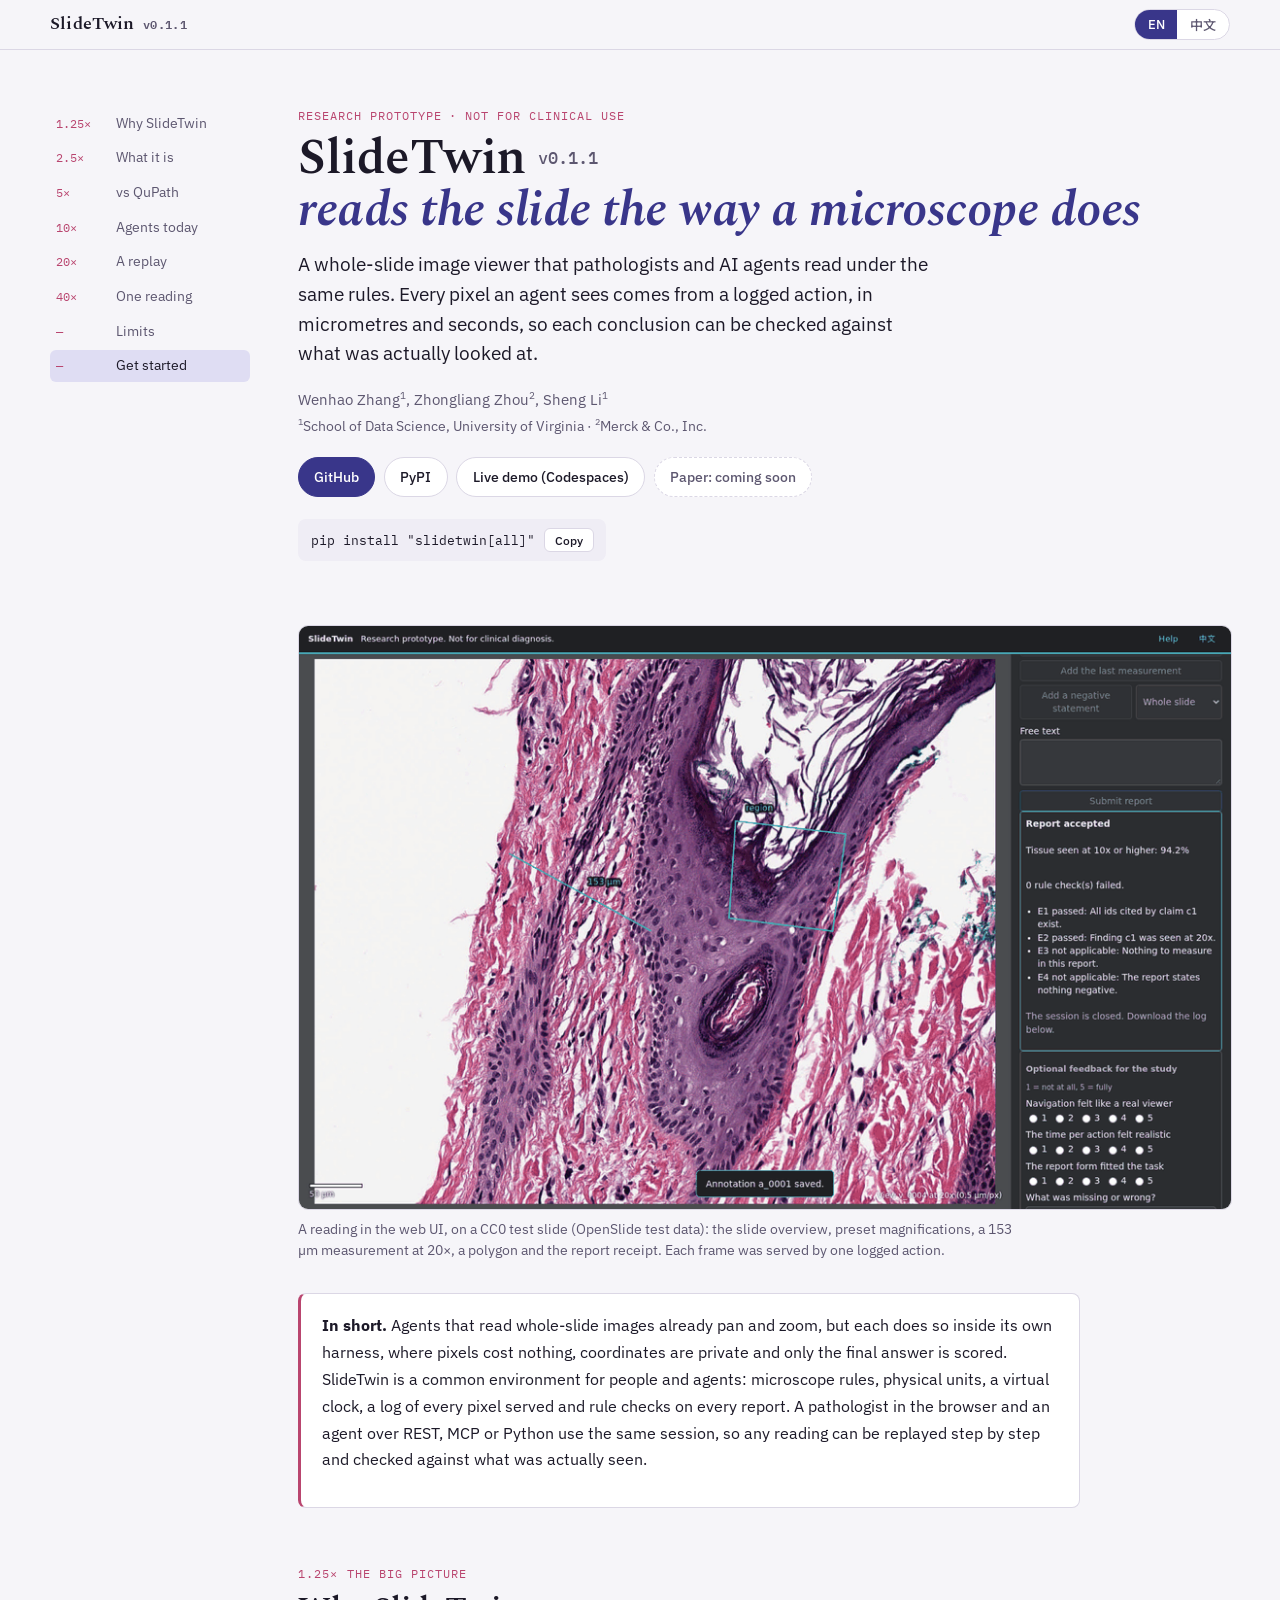
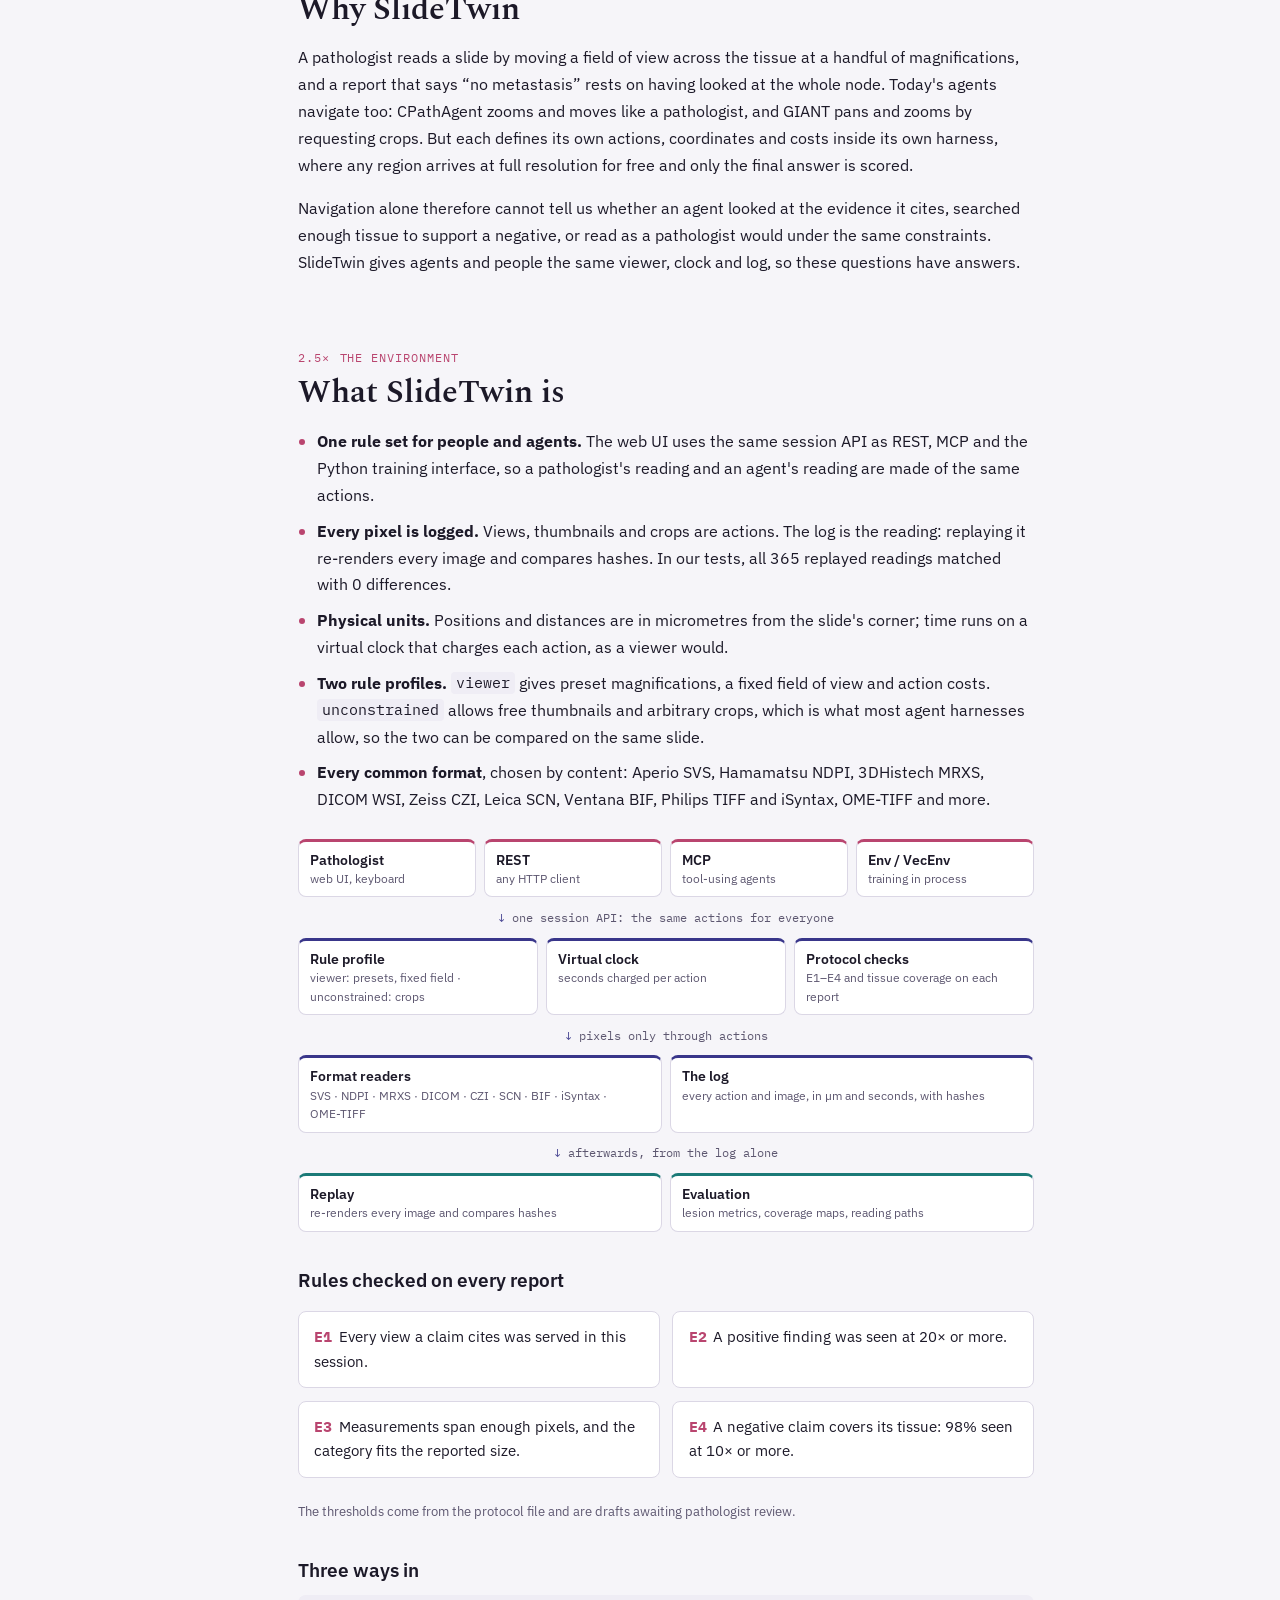
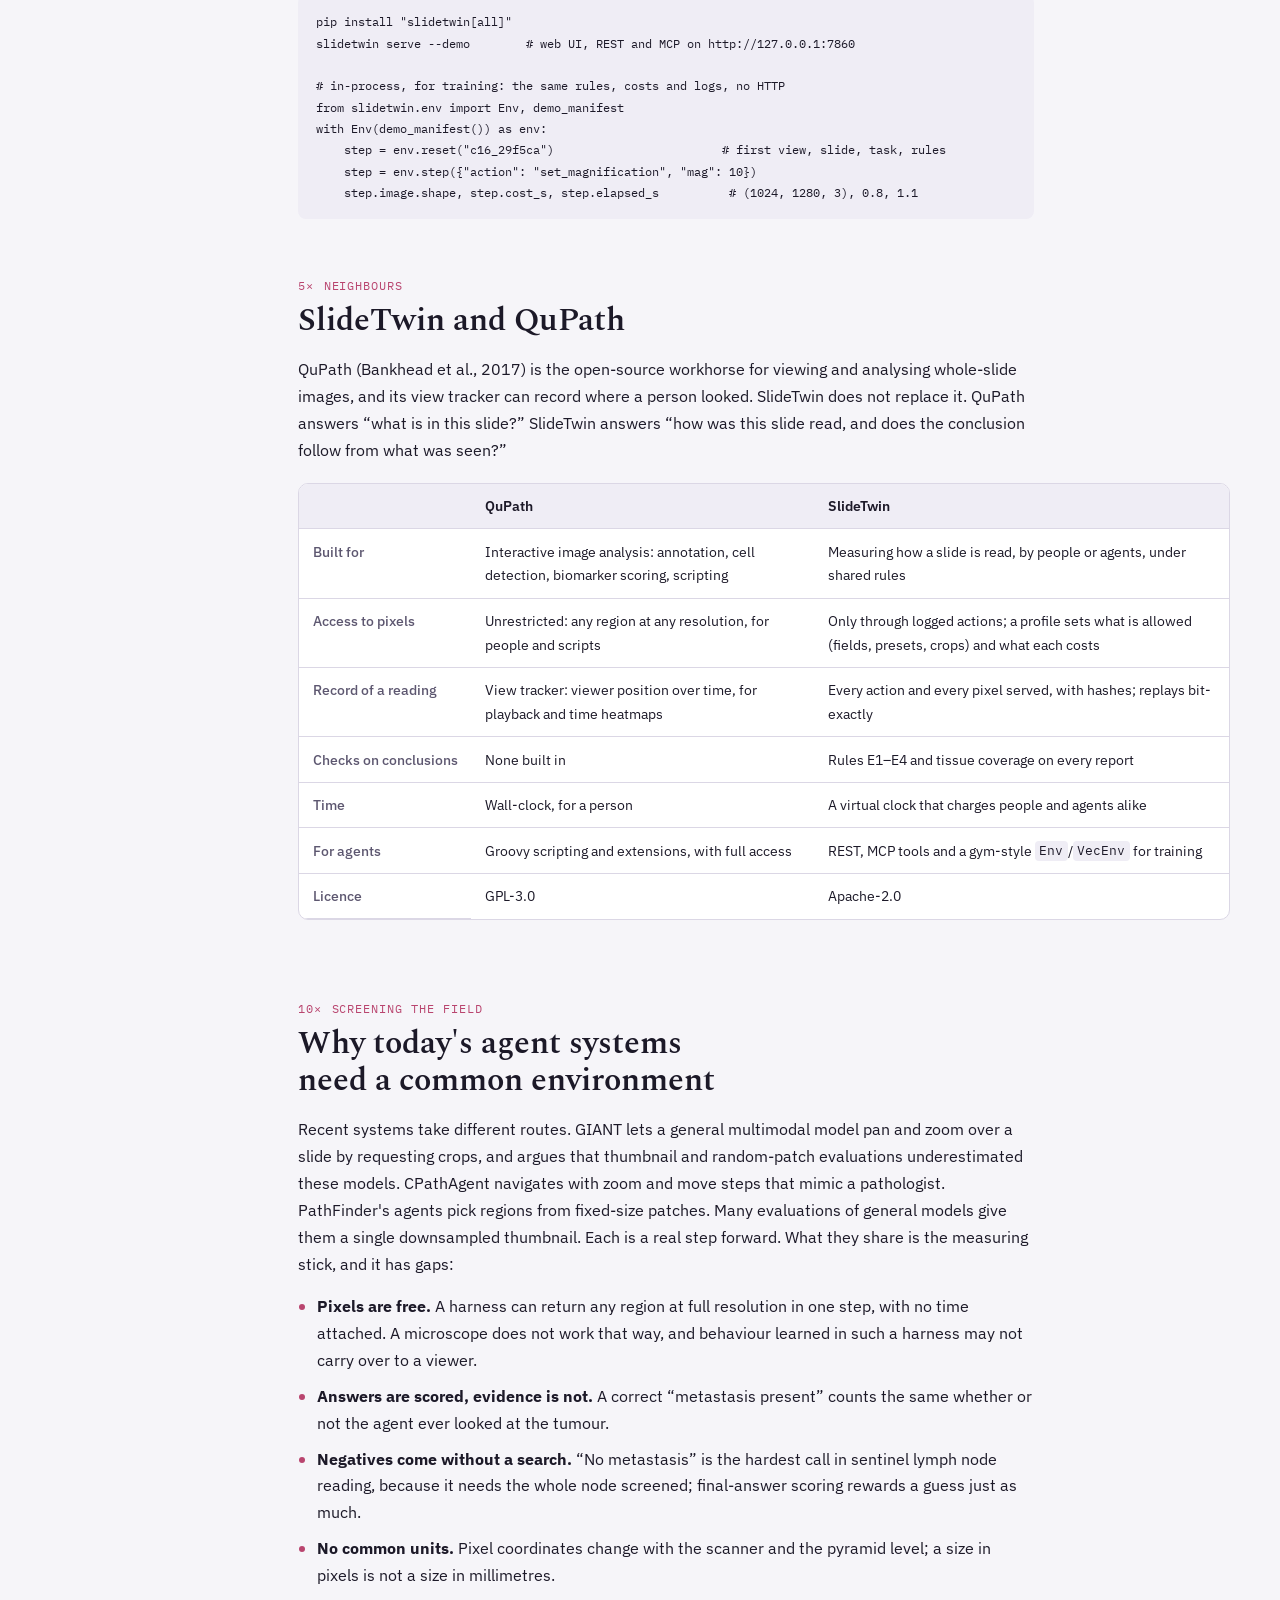
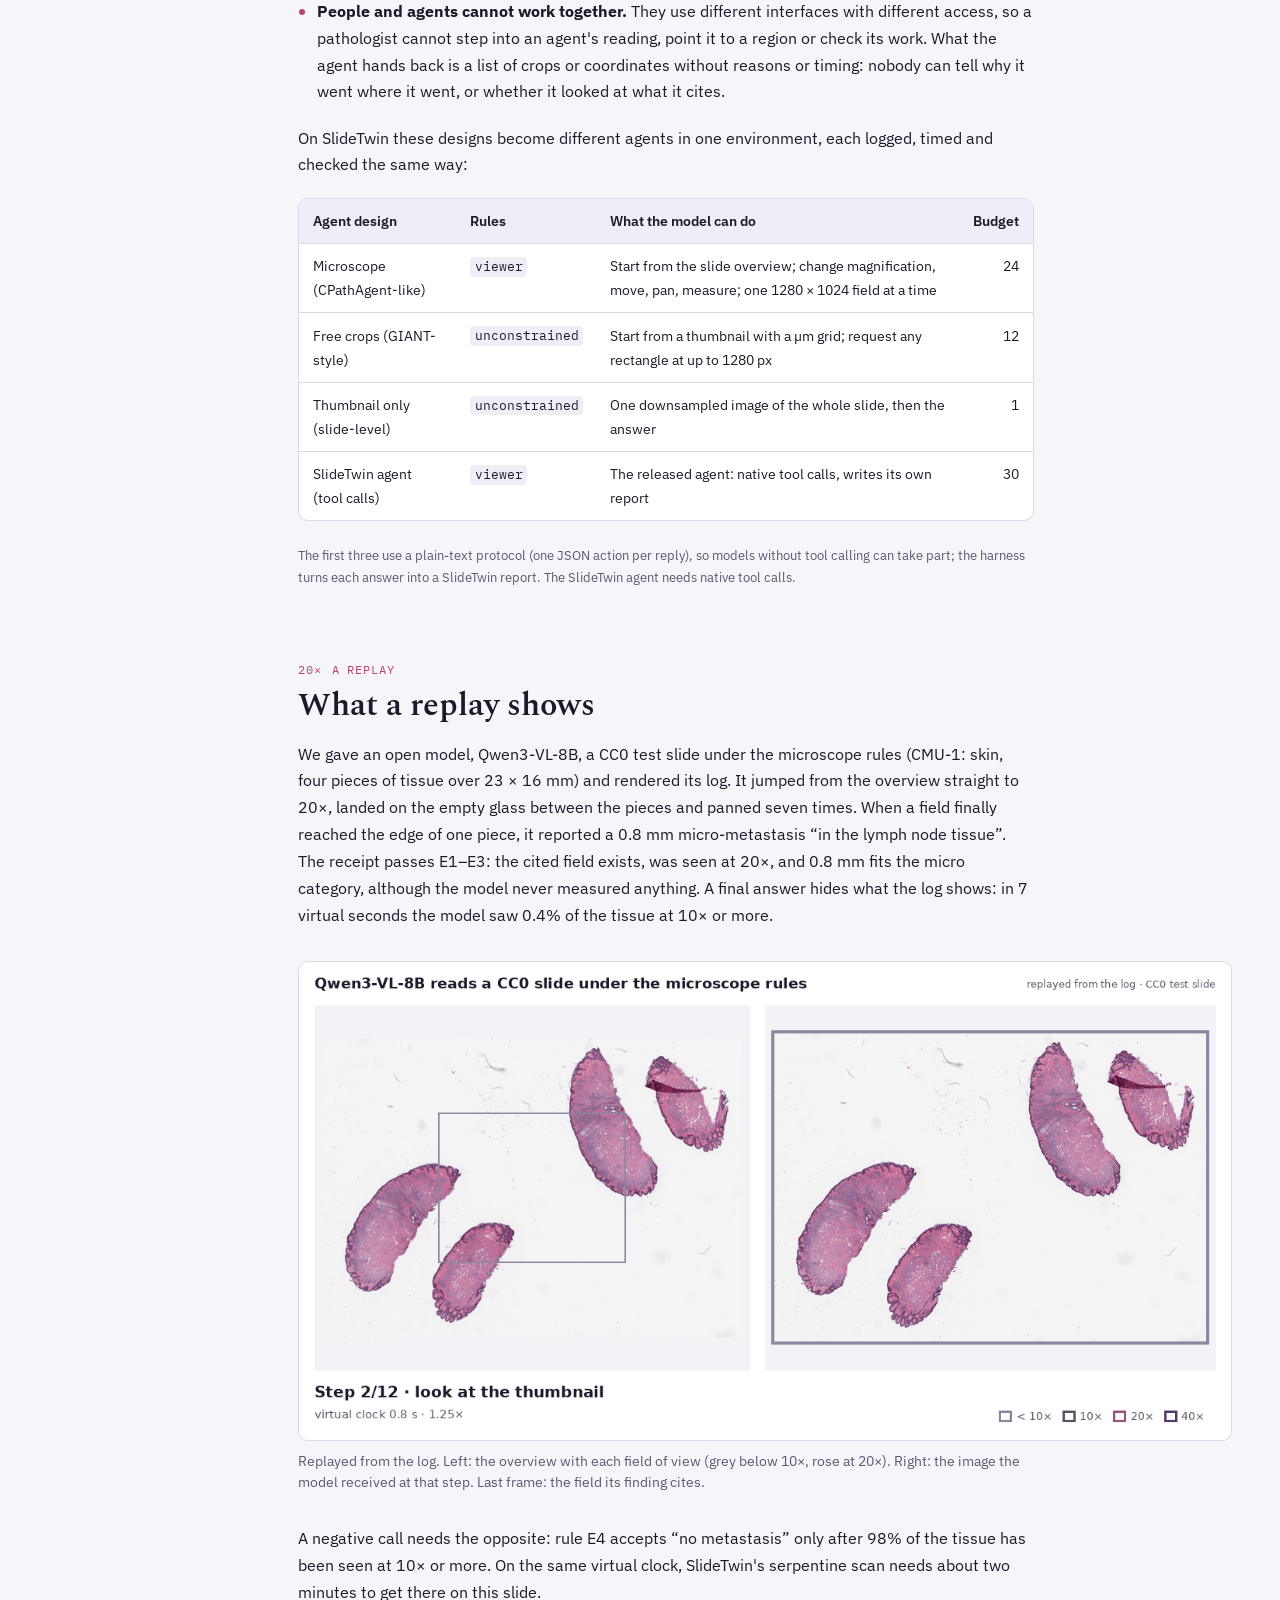
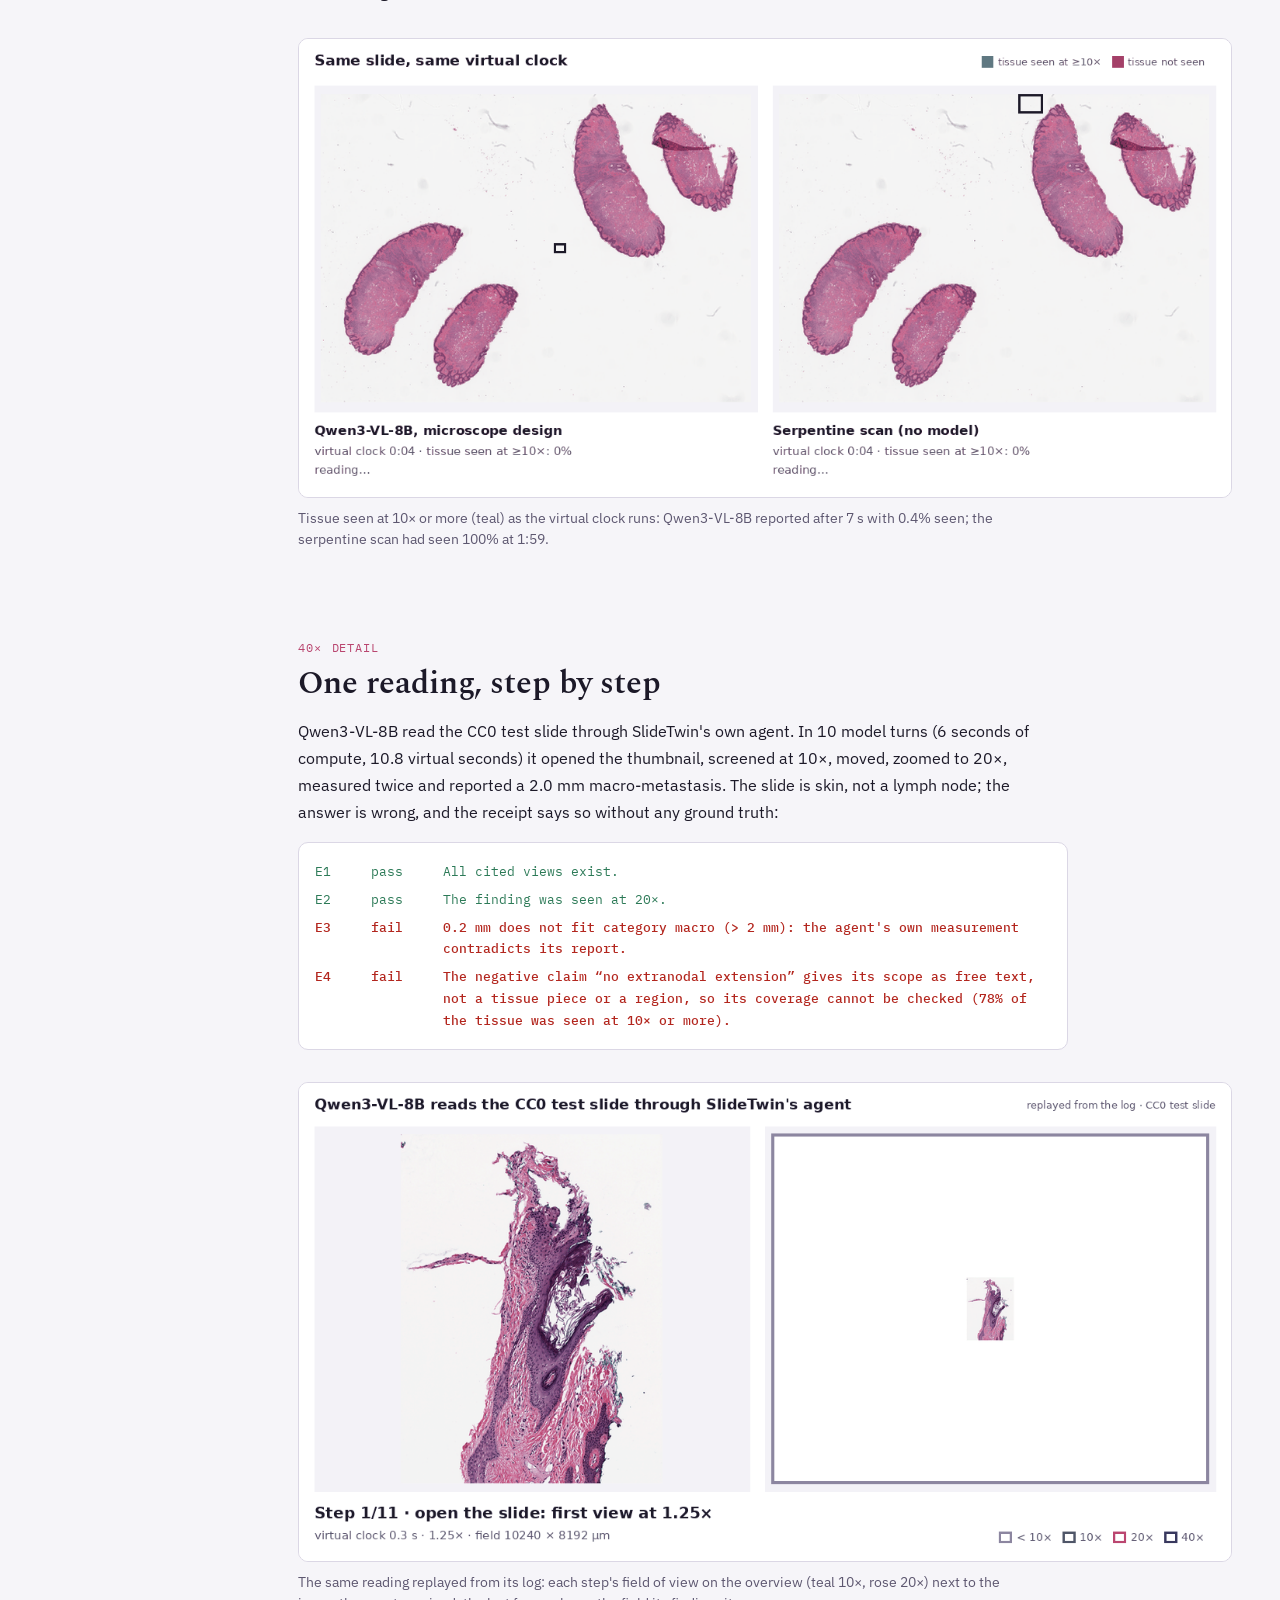
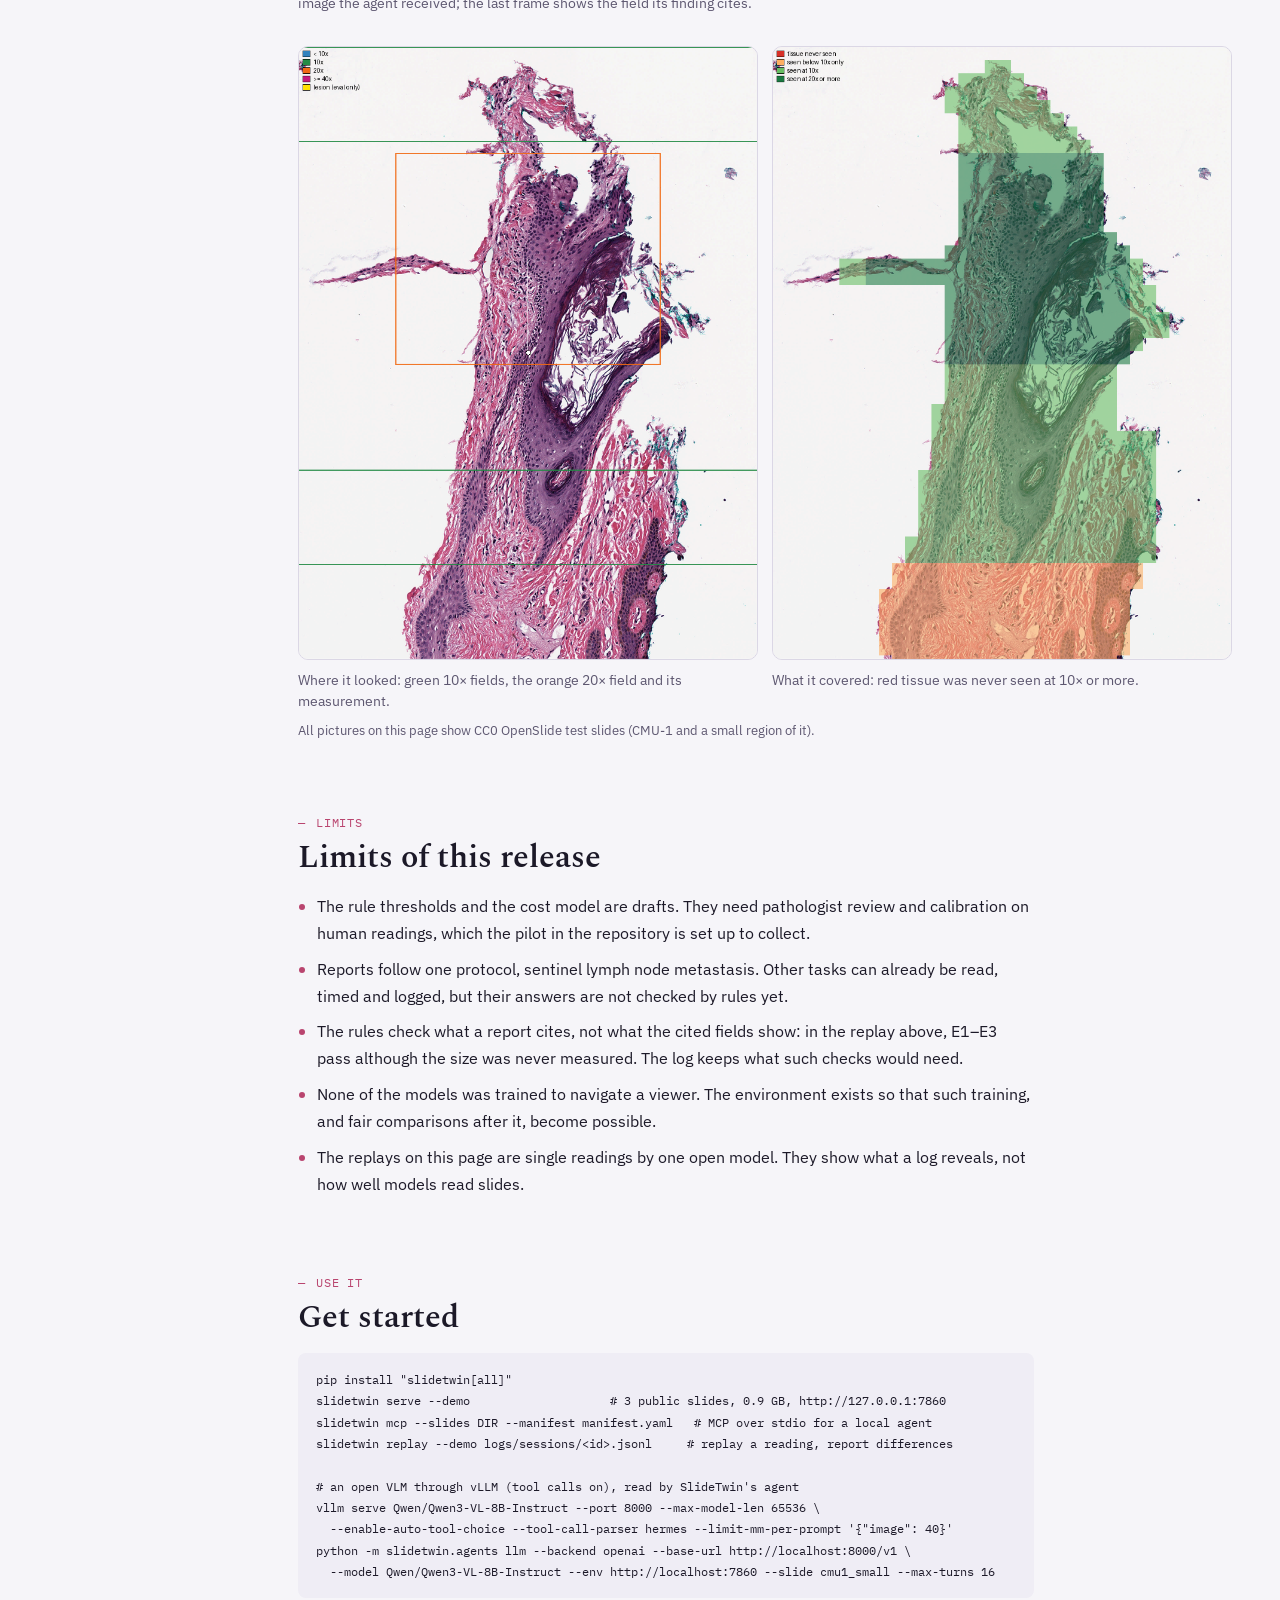
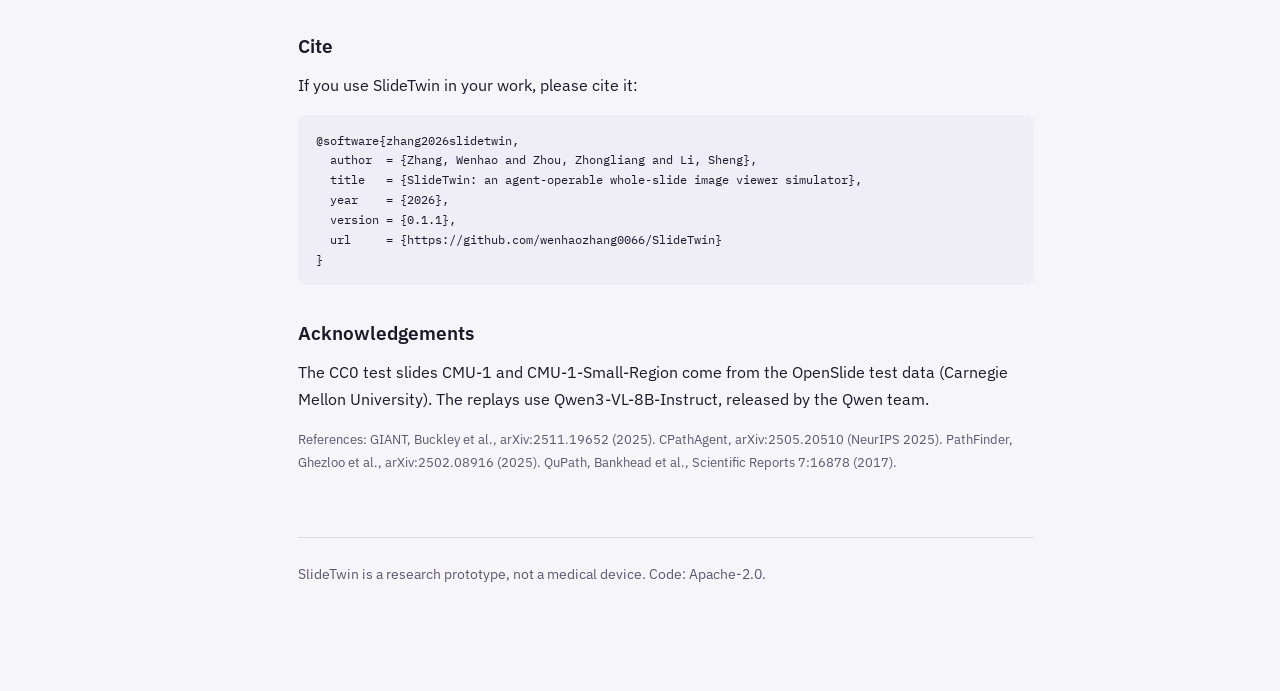
==== index.html @ f880a5d3 "blog: update 2026-10-17" ====
<!doctype html>
<html lang="en">
<head>
<meta charset="utf-8">
<meta name="viewport" content="width=device-width, initial-scale=1, viewport-fit=cover">
<title>Introducing SlideTwin v0.1.1</title>
<meta name="description" content="SlideTwin v0.1.1: a whole-slide image viewer that pathologists and AI agents read under the same rules, with a replayable log of every pixel served.">
<link rel="preconnect" href="https://fonts.googleapis.com">
<link rel="preconnect" href="https://fonts.gstatic.com" crossorigin>
<link rel="stylesheet" href="https://fonts.googleapis.com/css2?family=IBM+Plex+Mono:wght@400;500&family=IBM+Plex+Sans:wght@400;500;600&family=Noto+Sans+SC:wght@400;500;700&family=Noto+Serif+SC:wght@600&family=Spectral:ital,wght@0,500;0,600;1,500&display=swap">
<link rel="canonical" href="https://wenhaozhang0066.github.io/SlideTwin/">
<meta property="og:type" content="website">
<meta property="og:url" content="https://wenhaozhang0066.github.io/SlideTwin/">
<meta property="og:title" content="Introducing SlideTwin v0.1.1">
<meta property="og:description" content="SlideTwin v0.1.1: a whole-slide image viewer that pathologists and AI agents read under the same rules, with a replayable log of every pixel served.">
<meta property="og:image" content="https://wenhaozhang0066.github.io/SlideTwin/assets/og.png">
<meta property="og:image:width" content="1200">
<meta property="og:image:height" content="630">
<meta name="twitter:card" content="summary_large_image">
<style>body{margin:0}img{max-width:100%}[hidden]{display:none!important}</style>
</head>
<body>
<style>
/* Layout: a sticky contents rail beside one reading column; figures and charts break out wider.
   Palette: H&E stain. Hematoxylin indigo is the accent, eosin rose the second voice, slide glass the ground. */
:root {
  --bg: #f6f5f9;
  --surface: #ffffff;
  --ink: #1c1928;
  --muted: #5d5770;
  --rule: #dbd7e5;
  --hema: #39368a;
  --hema-soft: #dfddf3;
  --bar-soft: #bdb9e6;
  --eosin: #b9456f;
  --eosin-soft: #f5d9e3;
  --teal: #1b7a77;
  --grey: #9a94ab;
  --good: #2c7a57;
  --bad: #b3261e;
  --code-bg: #efedf5;
  --display: "Spectral", "Noto Serif SC", Georgia, serif;
  --body: "IBM Plex Sans", "Noto Sans SC", "PingFang SC", "Microsoft YaHei", system-ui, sans-serif;
  --mono: "IBM Plex Mono", ui-monospace, "SFMono-Regular", Menlo, monospace;
  --step--1: 0.84rem; --step-0: 1rem; --step-1: 1.2rem; --step-2: 1.5rem; --step-3: 2rem; --step-4: 3.1rem;
}
@media (prefers-color-scheme: dark) {
  :root:not([data-theme="light"]) {
    --bg: #121019; --surface: #1b1826; --ink: #ebe8f4; --muted: #a49ebb; --rule: #2f2a40;
    --hema: #aeabf5; --hema-soft: #2c2a57; --bar-soft: #5d5a9c; --eosin: #f08db2; --eosin-soft: #4d2234;
    --teal: #5fc9c3; --grey: #6f6985; --good: #6fcf9f; --bad: #ff8a80; --code-bg: #1f1b2c;
    color-scheme: dark;
  }
}
:root[data-theme="dark"] {
  --bg: #121019; --surface: #1b1826; --ink: #ebe8f4; --muted: #a49ebb; --rule: #2f2a40;
  --hema: #aeabf5; --hema-soft: #2c2a57; --bar-soft: #5d5a9c; --eosin: #f08db2; --eosin-soft: #4d2234;
  --teal: #5fc9c3; --grey: #6f6985; --good: #6fcf9f; --bad: #ff8a80; --code-bg: #1f1b2c;
  color-scheme: dark;
}
html[data-lang="en"] [lang="zh-Hans"], html[data-lang="zh"] [lang="en"] { display: none !important; }
html { scroll-behavior: smooth; }
@media (prefers-reduced-motion: reduce) { html { scroll-behavior: auto; } * { transition: none !important; } }
body { background: var(--bg); color: var(--ink); font-family: var(--body); font-size: 1.02rem; line-height: 1.65; }
a { color: var(--hema); text-underline-offset: 3px; }
a:focus-visible, button:focus-visible, summary:focus-visible { outline: 2px solid var(--eosin); outline-offset: 2px; border-radius: 4px; }
code, kbd { font-family: var(--mono); font-size: 0.9em; background: var(--code-bg); padding: 0.1em 0.35em; border-radius: 4px; }
pre { font-family: var(--mono); font-size: 0.86rem; line-height: 1.55; background: var(--code-bg); padding: 1rem 1.1rem; border-radius: 8px; overflow-x: auto; margin: 0; }
pre code { background: none; padding: 0; }

.topbar { position: sticky; top: env(safe-area-inset-top, 0px); z-index: 20; background: color-mix(in srgb, var(--bg) 88%, transparent); backdrop-filter: blur(8px); border-bottom: 1px solid var(--rule); padding-left: max(16px, env(safe-area-inset-left, 0px)); padding-right: max(16px, env(safe-area-inset-right, 0px)); }
.topbar-inner { max-width: 1180px; margin: 0 auto; display: flex; align-items: center; justify-content: space-between; gap: 1rem; padding-block: 0.55rem; }
.brand { font-family: var(--display); font-weight: 600; font-size: 1.15rem; letter-spacing: 0.01em; color: var(--ink); text-decoration: none; }
.brand small { font-family: var(--mono); font-size: 0.72rem; color: var(--muted); margin-left: 0.5rem; letter-spacing: 0.04em; }
.lang { display: inline-flex; border: 1px solid var(--rule); border-radius: 999px; overflow: hidden; background: var(--surface); }
.lang button { font: 500 0.82rem var(--body); border: 0; background: none; color: var(--muted); padding: 0.32rem 0.8rem; cursor: pointer; }
.lang button[aria-pressed="true"] { background: var(--hema); color: var(--surface); }

.page { max-width: 1180px; margin: 0 auto; padding-left: max(16px, env(safe-area-inset-left, 0px)); padding-right: max(16px, env(safe-area-inset-right, 0px)); display: grid; grid-template-columns: 200px minmax(0, 1fr); gap: 3rem; }
@media (max-width: 1000px) { .page { grid-template-columns: minmax(0, 1fr); gap: 0; } .rail { display: none; } }
.rail { position: sticky; top: calc(env(safe-area-inset-top, 0px) + 4.2rem); align-self: start; padding-block: 2.5rem; font-size: 0.86rem; }
.rail ol { list-style: none; padding: 0; margin: 0; display: grid; gap: 0.15rem; }
.rail a { display: grid; grid-template-columns: 3.4rem 1fr; gap: 0.3rem; color: var(--muted); text-decoration: none; padding: 0.3rem 0.4rem; border-radius: 6px; }
.rail a span:first-child { font-family: var(--mono); font-size: 0.74rem; color: var(--eosin); padding-top: 0.12rem; }
.rail a:hover, .rail a.active { background: var(--hema-soft); color: var(--ink); }
.contents-mobile { display: none; }
@media (max-width: 1000px) { .contents-mobile { display: block; margin-top: 1.2rem; border: 1px solid var(--rule); border-radius: 8px; background: var(--surface); padding: 0.4rem 0.9rem; } .contents-mobile ol { margin: 0.3rem 0 0.6rem; padding-left: 1.2rem; } }

main { min-width: 0; padding-block: 2.5rem 5rem; }
.col { max-width: 46rem; }
.hero { padding-block: 1rem 2rem; }
.eyebrow { font-family: var(--mono); font-size: 0.76rem; letter-spacing: 0.08em; text-transform: uppercase; color: var(--eosin); }
h1 { font-family: var(--display); font-weight: 600; font-size: var(--step-4); line-height: 1.05; margin: 0.4rem 0 0.8rem; text-wrap: balance; letter-spacing: -0.01em; }
h1 em { font-style: italic; color: var(--hema); }
h1 .ver { font-family: var(--mono); font-size: 0.34em; font-weight: 500; color: var(--muted); letter-spacing: 0; vertical-align: 0.55em; }
h1 em[lang="zh-Hans"] { font-style: normal; font-family: "Noto Serif SC", var(--display); font-weight: 600; }
@media (max-width: 640px) { h1 { font-size: 2.4rem; } h1 em { font-size: 0.78em; } }
.lede { font-size: var(--step-1); line-height: 1.55; color: var(--ink); max-width: 40rem; margin: 0 0 1.2rem; text-wrap: pretty; }
.byline { color: var(--muted); font-size: 0.95rem; margin-bottom: 1.2rem; }
.byline sup { font-size: 0.68em; }
.byline .aff { display: block; font-size: 0.85rem; margin-top: 0.15rem; }
.buttons { display: flex; flex-wrap: wrap; gap: 0.55rem; margin-bottom: 1.4rem; }
.btn { display: inline-flex; align-items: center; gap: 0.4rem; font-weight: 500; font-size: 0.9rem; text-decoration: none; color: var(--ink); background: var(--surface); border: 1px solid var(--rule); padding: 0.45rem 0.95rem; border-radius: 999px; }
.btn:hover { border-color: var(--hema); }
.btn.primary { background: var(--hema); color: var(--surface); border-color: var(--hema); }
.btn.soon { color: var(--muted); border-style: dashed; cursor: default; }
.install { display: flex; flex-wrap: wrap; align-items: center; gap: 0.6rem; font-family: var(--mono); font-size: 0.88rem; background: var(--code-bg); border-radius: 8px; padding: 0.55rem 0.8rem; width: fit-content; max-width: 100%; }
.install code { background: none; padding: 0; white-space: nowrap; overflow-x: auto; }
.install button { font: 500 0.78rem var(--body); border: 1px solid var(--rule); background: var(--surface); color: var(--ink); border-radius: 6px; padding: 0.2rem 0.6rem; cursor: pointer; }
.warn { margin-top: 0.9rem; font-size: 0.85rem; color: var(--muted); }

figure { margin: 2rem 0; }
figure img { display: block; width: 100%; height: auto; border-radius: 10px; border: 1px solid var(--rule); background: var(--surface); }
figcaption { font-size: 0.88rem; color: var(--muted); margin-top: 0.6rem; line-height: 1.5; max-width: 46rem; }
.teaser, .wide { max-width: 60rem; }
.fig-pair { display: grid; grid-template-columns: repeat(2, minmax(0, 1fr)); gap: 1rem; max-width: 60rem; }
@media (max-width: 640px) { .fig-pair { grid-template-columns: minmax(0, 1fr); } }

section { padding-top: 3.2rem; scroll-margin-top: 4rem; }
section > .eyebrow { display: inline-flex; gap: 0.6rem; align-items: baseline; }
h2 { font-family: var(--display); font-weight: 600; font-size: var(--step-3); line-height: 1.15; margin: 0.35rem 0 1rem; text-wrap: balance; }
h3 { font-family: var(--body); font-weight: 600; font-size: var(--step-1); margin: 2rem 0 0.6rem; }
p { margin: 0 0 1rem; text-wrap: pretty; }
ul.points { padding-left: 1.2rem; margin: 0 0 1.2rem; display: grid; gap: 0.55rem; }
ul.points li::marker { color: var(--eosin); }

.tldr { background: var(--surface); border: 1px solid var(--rule); border-left: 3px solid var(--eosin); border-radius: 8px; padding: 1.1rem 1.3rem; margin: 1.5rem 0 0; max-width: 46rem; }
.tldr p:last-child { margin-bottom: 0; }
.stats { display: grid; grid-template-columns: repeat(4, minmax(0, 1fr)); gap: 0; border-block: 1px solid var(--rule); margin: 1.8rem 0 0; max-width: 60rem; }
.stat { padding: 1rem 0.9rem; border-left: 1px solid var(--rule); }
.stat:first-child { border-left: 0; padding-left: 0; }
.stat b { display: block; font-family: var(--display); font-size: var(--step-3); font-weight: 600; line-height: 1.1; font-variant-numeric: tabular-nums; color: var(--hema); }
.stat span { font-size: 0.84rem; color: var(--muted); }
@media (max-width: 640px) { .stats { grid-template-columns: repeat(2, minmax(0, 1fr)); } .stat:nth-child(3) { border-left: 0; padding-left: 0; } .stat { border-top: 1px solid var(--rule); } .stat:nth-child(-n+2) { border-top: 0; } }

.arch { display: grid; gap: 0.5rem; margin: 1.6rem 0 1.8rem; max-width: 46rem; font-size: 0.86rem; }
.arch-row { display: grid; grid-template-columns: repeat(var(--n), minmax(0, 1fr)); gap: 0.5rem; }
@media (max-width: 640px) { .arch-row { grid-template-columns: minmax(0, 1fr) minmax(0, 1fr); } .arch-row > .arch-box:last-child:nth-child(odd) { grid-column: 1 / -1; } }
.arch-box { background: var(--surface); border: 1px solid var(--rule); border-radius: 8px; padding: 0.55rem 0.7rem; line-height: 1.35; }
.arch-box b { display: block; font-weight: 600; }
.arch-box small { color: var(--muted); font-size: 0.78rem; }
.arch-box.who { border-top: 3px solid var(--eosin); }
.arch-box.core { border-top: 3px solid var(--hema); }
.arch-box.out { border-top: 3px solid var(--teal); }
.arch-link { font-family: var(--mono); font-size: 0.74rem; color: var(--muted); text-align: center; padding: 0.15rem 0; }
.arch-link::before { content: "\2193  "; color: var(--hema); }
.rules { display: grid; grid-template-columns: repeat(2, minmax(0, 1fr)); gap: 0.8rem; margin: 1rem 0 1.4rem; max-width: 46rem; }
@media (max-width: 640px) { .rules { grid-template-columns: minmax(0, 1fr); } }
.rule { border: 1px solid var(--rule); border-radius: 8px; padding: 0.8rem 0.95rem; background: var(--surface); font-size: 0.93rem; }
.rule b { font-family: var(--mono); color: var(--eosin); margin-right: 0.4rem; }

.table-wrap { overflow-x: auto; margin: 1.2rem 0 1.4rem; max-width: 60rem; border: 1px solid var(--rule); border-radius: 10px; background: var(--surface); }
table { border-collapse: collapse; width: 100%; font-size: 0.9rem; }
th, td { text-align: left; padding: 0.65rem 0.85rem; border-bottom: 1px solid var(--rule); vertical-align: top; }
tr:last-child td { border-bottom: 0; }
thead th { font-weight: 600; background: var(--code-bg); }
th[scope="row"] { font-weight: 500; color: var(--muted); white-space: nowrap; }
td.num { font-variant-numeric: tabular-nums; text-align: right; white-space: nowrap; }

.chart-card { background: var(--surface); border: 1px solid var(--rule); border-radius: 12px; padding: 1.1rem 1.2rem 1rem; margin: 1.4rem 0 1.6rem; max-width: 60rem; }
.chart-head { display: flex; flex-wrap: wrap; justify-content: space-between; gap: 0.8rem; align-items: baseline; }
.chart-head h4 { margin: 0; font-size: 1.02rem; font-weight: 600; }
.chart-head p { margin: 0.2rem 0 0; font-size: 0.86rem; color: var(--muted); max-width: 40rem; }
.tabs { display: flex; flex-wrap: wrap; gap: 0.35rem; margin: 0.8rem 0 0.4rem; }
.tabs button { font: 500 0.82rem var(--body); border: 1px solid var(--rule); background: var(--bg); color: var(--muted); padding: 0.3rem 0.75rem; border-radius: 999px; cursor: pointer; }
.tabs button[aria-pressed="true"] { border-color: var(--hema); color: var(--ink); background: var(--hema-soft); }
.legend { display: flex; flex-wrap: wrap; gap: 0.4rem 1rem; font-size: 0.82rem; color: var(--muted); margin: 0.4rem 0 0.2rem; }
.legend i { display: inline-block; width: 0.8rem; height: 0.8rem; border-radius: 2px; margin-right: 0.35rem; vertical-align: -0.1rem; }
.chart { width: 100%; min-height: 120px; }
.chart svg { display: block; width: 100%; height: auto; overflow: visible; }
.chart text { fill: var(--ink); font-family: var(--body); }
.chart .axis text, .chart .val { fill: var(--muted); font-family: var(--mono); font-size: 11px; font-variant-numeric: tabular-nums; }
.chart .grid line { stroke: var(--rule); }
.chart .ref line { stroke: var(--eosin); stroke-dasharray: 4 3; }
.chart .ref text { fill: var(--eosin); font-family: var(--mono); font-size: 11px; }
.note { font-size: 0.84rem; color: var(--muted); margin-top: 0.4rem; }

.full-table { max-width: 60rem; margin: 0.4rem 0 1.6rem; }
.full-table summary { cursor: pointer; font-weight: 600; font-size: 0.95rem; padding: 0.4rem 0; color: var(--hema); }
.full-table table { font-size: 0.82rem; }
.full-table td, .full-table th { padding: 0.45rem 0.6rem; white-space: nowrap; }
.findings { counter-reset: f; list-style: none; padding: 0; display: grid; gap: 0.9rem; margin: 1rem 0 1.4rem; max-width: 46rem; }
.findings li { counter-increment: f; display: grid; grid-template-columns: 2rem 1fr; gap: 0.6rem; }
.findings li::before { content: counter(f); font-family: var(--mono); font-size: 0.8rem; color: var(--surface); background: var(--hema); width: 1.6rem; height: 1.6rem; border-radius: 50%; display: grid; place-items: center; margin-top: 0.15rem; }

.receipt { font-family: var(--mono); font-size: 0.82rem; background: var(--surface); border: 1px solid var(--rule); border-radius: 10px; padding: 0.9rem 1rem; max-width: 46rem; overflow-x: auto; }
.receipt div { display: grid; grid-template-columns: 3rem 4rem 1fr; gap: 0.5rem; padding: 0.2rem 0; }
.receipt .pass { color: var(--good); }
.receipt .fail { color: var(--bad); font-weight: 500; }

.cite pre { font-size: 0.8rem; }
footer { border-top: 1px solid var(--rule); margin-top: 4rem; padding-block: 1.6rem; color: var(--muted); font-size: 0.85rem; }
</style>

<header class="topbar">
  <div class="topbar-inner">
    <a class="brand" href="#top">SlideTwin<small>v0.1.1</small></a>
    <div class="lang" role="group" aria-label="Language / 语言">
      <button type="button" id="lang-en" data-set-lang="en" aria-pressed="true">EN</button>
      <button type="button" id="lang-zh" data-set-lang="zh" aria-pressed="false">中文</button>
    </div>
  </div>
</header>

<div class="page" id="top">
  <nav class="rail" aria-label="Contents">
    <ol>
      <li><a href="#why"><span>1.25×</span><span lang="en">Why SlideTwin</span><span lang="zh-Hans">为什么需要</span></a></li>
      <li><a href="#what"><span>2.5×</span><span lang="en">What it is</span><span lang="zh-Hans">它是什么</span></a></li>
      <li><a href="#qupath"><span>5×</span><span lang="en">vs QuPath</span><span lang="zh-Hans">与 QuPath</span></a></li>
      <li><a href="#agents"><span>10×</span><span lang="en">Agents today</span><span lang="zh-Hans">现有 agent</span></a></li>
      <li><a href="#replay"><span>20×</span><span lang="en">A replay</span><span lang="zh-Hans">阅片回放</span></a></li>
      <li><a href="#reading"><span>40×</span><span lang="en">One reading</span><span lang="zh-Hans">一次阅片</span></a></li>
      <li><a href="#limits"><span>—</span><span lang="en">Limits</span><span lang="zh-Hans">局限</span></a></li>
      <li><a href="#start"><span>—</span><span lang="en">Get started</span><span lang="zh-Hans">上手</span></a></li>
    </ol>
  </nav>

  <main>
    <div class="hero">
      <div class="eyebrow"><span lang="en">Research prototype · not for clinical use</span><span lang="zh-Hans">研究原型 · 不用于临床</span></div>
      <h1>SlideTwin <span class="ver">v0.1.1</span><br><em lang="en">reads the slide the way a microscope does</em><em lang="zh-Hans">像显微镜一样阅片</em></h1>
      <p class="lede" lang="en">A whole-slide image viewer that pathologists and AI agents read under the same rules. Every pixel an agent sees comes from a logged action, in micrometres and seconds, so each conclusion can be checked against what was actually looked at.</p>
      <p class="lede" lang="zh-Hans">一个让病理医生和 AI agent 在同一套规则下阅读全切片图像的模拟器。agent 看到的每个像素都来自一次有记录的操作，以微米和秒计量，因此每个结论都能对照它真正看过的画面来核验。</p>
      <div class="byline">Wenhao Zhang<sup>1</sup>, Zhongliang Zhou<sup>2</sup>, Sheng Li<sup>1</sup><span class="aff"><sup>1</sup>School of Data Science, University of Virginia · <sup>2</sup>Merck &amp; Co., Inc.</span></div>
      <div class="buttons">
        <a class="btn primary" href="https://github.com/wenhaozhang0066/SlideTwin">GitHub</a>
        <a class="btn" href="https://pypi.org/project/slidetwin/">PyPI</a>
        <a class="btn" href="https://codespaces.new/wenhaozhang0066/SlideTwin"><span lang="en">Live demo (Codespaces)</span><span lang="zh-Hans">在线演示（Codespaces）</span></a>
        <span class="btn soon"><span lang="en">Paper: coming soon</span><span lang="zh-Hans">论文：即将发布</span></span>
      </div>
      <div class="install"><code id="install-cmd">pip install "slidetwin[all]"</code><button type="button" id="copy-install"><span lang="en">Copy</span><span lang="zh-Hans">复制</span></button></div>
      <details class="contents-mobile">
        <summary><span lang="en">Contents</span><span lang="zh-Hans">目录</span></summary>
        <ol>
          <li><a href="#why"><span lang="en">Why SlideTwin</span><span lang="zh-Hans">为什么需要 SlideTwin</span></a></li>
          <li><a href="#what"><span lang="en">What it is</span><span lang="zh-Hans">它是什么</span></a></li>
          <li><a href="#qupath"><span lang="en">SlideTwin and QuPath</span><span lang="zh-Hans">SlideTwin 与 QuPath</span></a></li>
          <li><a href="#agents"><span lang="en">Agents today</span><span lang="zh-Hans">现有 agent 系统</span></a></li>
          <li><a href="#replay"><span lang="en">What a replay shows</span><span lang="zh-Hans">回放能看到什么</span></a></li>
          <li><a href="#reading"><span lang="en">One reading, step by step</span><span lang="zh-Hans">一次阅片的全过程</span></a></li>
          <li><a href="#limits"><span lang="en">Limits</span><span lang="zh-Hans">局限</span></a></li>
          <li><a href="#start"><span lang="en">Get started</span><span lang="zh-Hans">上手</span></a></li>
        </ol>
      </details>
    </div>

    <figure class="teaser">
      <img src="assets/reading.gif" width="960" height="600" alt="A reading of the CC0 test slide in the SlideTwin web UI: overview, preset magnifications, a measurement in micrometres, a polygon and the report receipt.">
      <figcaption lang="en">A reading in the web UI, on a CC0 test slide (OpenSlide test data): the slide overview, preset magnifications, a 153 µm measurement at 20×, a polygon and the report receipt. Each frame was served by one logged action.</figcaption>
      <figcaption lang="zh-Hans">在网页界面中阅读一张 CC0 测试切片（OpenSlide 测试数据）：切片概览、预设倍率、20× 下 153 µm 的测量、多边形标注和报告回执。每一帧都由一次有记录的操作提供。</figcaption>
    </figure>

    <div class="tldr">
      <p lang="en"><b>In short.</b> Agents that read whole-slide images already pan and zoom, but each does so inside its own harness, where pixels cost nothing, coordinates are private and only the final answer is scored. SlideTwin is a common environment for people and agents: microscope rules, physical units, a virtual clock, a log of every pixel served and rule checks on every report. A pathologist in the browser and an agent over REST, MCP or Python use the same session, so any reading can be replayed step by step and checked against what was actually seen.</p>
      <p lang="zh-Hans"><b>一句话概括。</b>现在读全切片的 agent 已经会平移和缩放，但都在各自的测试框架里进行：像素不计代价，坐标各自定义，最后只按答案打分。SlideTwin 为人和 agent 提供一个统一的环境：显微镜式规则、物理单位、虚拟时钟、记录每个像素的日志，以及对每份报告的规则核验。浏览器里的病理医生和通过 REST、MCP 或 Python 接入的 agent 使用同一个会话，因此任何一次阅片都能逐步重放，并对照真正看过的内容加以核验。</p>
    </div>

    <section id="why" class="col">
      <div class="eyebrow"><span>1.25×</span><span lang="en">The big picture</span><span lang="zh-Hans">全局</span></div>
      <h2 lang="en">Why SlideTwin</h2><h2 lang="zh-Hans">为什么需要 SlideTwin</h2>
      <p lang="en">A pathologist reads a slide by moving a field of view across the tissue at a handful of magnifications, and a report that says “no metastasis” rests on having looked at the whole node. Today's agents navigate too: CPathAgent zooms and moves like a pathologist, and GIANT pans and zooms by requesting crops. But each defines its own actions, coordinates and costs inside its own harness, where any region arrives at full resolution for free and only the final answer is scored.</p>
      <p lang="zh-Hans">病理医生阅片时，会在几个固定倍率下移动视野扫过组织，而一份写着“未见转移”的报告，前提是整个淋巴结都看过了。现在的 agent 也会导航：CPathAgent 像病理医生一样放大、移动，GIANT 通过请求裁图来平移和缩放。可它们都在各自的测试框架里自定动作、坐标和代价：任何区域一步就能免费拿到全分辨率图像，最后只给最终答案打分。</p>
      <p lang="en">Navigation alone therefore cannot tell us whether an agent looked at the evidence it cites, searched enough tissue to support a negative, or read as a pathologist would under the same constraints. SlideTwin gives agents and people the same viewer, clock and log, so these questions have answers.</p>
      <p lang="zh-Hans">所以单凭会导航，回答不了这些问题：agent 看过它引用的证据吗？搜索的组织够支撑阴性结论吗？同样约束下，它和病理医生读得一样吗？SlideTwin 让人和 agent 共用同一个阅片器、时钟和日志，这些问题才有答案。</p>
    </section>

    <section id="what" class="col">
      <div class="eyebrow"><span>2.5×</span><span lang="en">The environment</span><span lang="zh-Hans">环境</span></div>
      <h2 lang="en">What SlideTwin is</h2><h2 lang="zh-Hans">SlideTwin 是什么</h2>
      <ul class="points">
        <li lang="en"><b>One rule set for people and agents.</b> The web UI uses the same session API as REST, MCP and the Python training interface, so a pathologist's reading and an agent's reading are made of the same actions.</li>
        <li lang="zh-Hans"><b>人和 agent 同一套规则。</b>网页界面与 REST、MCP、Python 训练接口共用同一个会话 API，病理医生和 agent 的阅片由同样的动作构成。</li>
        <li lang="en"><b>Every pixel is logged.</b> Views, thumbnails and crops are actions. The log is the reading: replaying it re-renders every image and compares hashes. In our tests, all <span data-k="replayed"></span> replayed readings matched with 0 differences.</li>
        <li lang="zh-Hans"><b>每个像素都有记录。</b>视野、缩略图和裁图都是动作。日志就是阅片本身：重放时会重新渲染每张图像并比对哈希。在我们的测试中，重放的 <span data-k="replayed"></span> 次阅片全部一致，差异为 0。</li>
        <li lang="en"><b>Physical units.</b> Positions and distances are in micrometres from the slide's corner; time runs on a virtual clock that charges each action, as a viewer would.</li>
        <li lang="zh-Hans"><b>物理单位。</b>位置和距离以切片左上角为原点、以微米计；时间是虚拟时钟，像真实阅片器那样给每个动作计时。</li>
        <li lang="en"><b>Two rule profiles.</b> <code>viewer</code> gives preset magnifications, a fixed field of view and action costs. <code>unconstrained</code> allows free thumbnails and arbitrary crops, which is what most agent harnesses allow, so the two can be compared on the same slide.</li>
        <li lang="zh-Hans"><b>两套规则档。</b><code>viewer</code>：预设倍率、固定视野、动作有代价。<code>unconstrained</code>：缩略图和任意裁图随取随用，相当于大多数 agent 框架的做法。两者可以在同一张切片上直接对比。</li>
        <li lang="en"><b>Every common format</b>, chosen by content: Aperio SVS, Hamamatsu NDPI, 3DHistech MRXS, DICOM WSI, Zeiss CZI, Leica SCN, Ventana BIF, Philips TIFF and iSyntax, OME-TIFF and more.</li>
        <li lang="zh-Hans"><b>支持常见格式</b>，按文件内容自动选择读取器：Aperio SVS、Hamamatsu NDPI、3DHistech MRXS、DICOM WSI、Zeiss CZI、Leica SCN、Ventana BIF、Philips TIFF 与 iSyntax、OME-TIFF 等。</li>
      </ul>
      <figure class="arch" role="img" aria-label="SlideTwin architecture: four ways in share one session API with rule profiles, a virtual clock and protocol checks; slides are read by format readers and every pixel served is logged, which allows replay and evaluation.">
        <div class="arch-row" style="--n:4">
          <div class="arch-box who"><b lang="en">Pathologist</b><b lang="zh-Hans">病理医生</b><small lang="en">web UI, keyboard</small><small lang="zh-Hans">网页界面，键盘操作</small></div>
          <div class="arch-box who"><b>REST</b><small lang="en">any HTTP client</small><small lang="zh-Hans">任意 HTTP 客户端</small></div>
          <div class="arch-box who"><b>MCP</b><small lang="en">tool-using agents</small><small lang="zh-Hans">会调用工具的 agent</small></div>
          <div class="arch-box who"><b>Env / VecEnv</b><small lang="en">training in process</small><small lang="zh-Hans">进程内训练</small></div>
        </div>
        <div class="arch-link"><span lang="en">one session API: the same actions for everyone</span><span lang="zh-Hans">同一个会话 API：所有人用同样的动作</span></div>
        <div class="arch-row" style="--n:3">
          <div class="arch-box core"><b lang="en">Rule profile</b><b lang="zh-Hans">规则档</b><small lang="en">viewer: presets, fixed field · unconstrained: crops</small><small lang="zh-Hans">viewer：预设倍率、固定视野；unconstrained：任意裁图</small></div>
          <div class="arch-box core"><b lang="en">Virtual clock</b><b lang="zh-Hans">虚拟时钟</b><small lang="en">seconds charged per action</small><small lang="zh-Hans">每个动作按秒计费</small></div>
          <div class="arch-box core"><b lang="en">Protocol checks</b><b lang="zh-Hans">协议核验</b><small lang="en">E1–E4 and tissue coverage on each report</small><small lang="zh-Hans">每份报告核验 E1–E4 与组织覆盖率</small></div>
        </div>
        <div class="arch-link"><span lang="en">pixels only through actions</span><span lang="zh-Hans">像素只能通过动作获取</span></div>
        <div class="arch-row" style="--n:2">
          <div class="arch-box core"><b lang="en">Format readers</b><b lang="zh-Hans">格式读取器</b><small>SVS · NDPI · MRXS · DICOM · CZI · SCN · BIF · iSyntax · OME‑TIFF</small></div>
          <div class="arch-box core"><b lang="en">The log</b><b lang="zh-Hans">日志</b><small lang="en">every action and image, in µm and seconds, with hashes</small><small lang="zh-Hans">每个动作与图像，以微米和秒计，附哈希值</small></div>
        </div>
        <div class="arch-link"><span lang="en">afterwards, from the log alone</span><span lang="zh-Hans">事后只凭日志即可</span></div>
        <div class="arch-row" style="--n:2">
          <div class="arch-box out"><b lang="en">Replay</b><b lang="zh-Hans">重放</b><small lang="en">re-renders every image and compares hashes</small><small lang="zh-Hans">重新渲染每张图像并比对哈希</small></div>
          <div class="arch-box out"><b lang="en">Evaluation</b><b lang="zh-Hans">评估</b><small lang="en">lesion metrics, coverage maps, reading paths</small><small lang="zh-Hans">病灶指标、覆盖图、阅片路径</small></div>
        </div>
      </figure>
      <h3 lang="en">Rules checked on every report</h3><h3 lang="zh-Hans">每份报告都要通过的规则</h3>
      <div class="rules">
        <div class="rule" lang="en"><b>E1</b>Every view a claim cites was served in this session.</div>
        <div class="rule" lang="zh-Hans"><b>E1</b>结论引用的每个视野都必须在本次会话中出现过。</div>
        <div class="rule" lang="en"><b>E2</b>A positive finding was seen at 20× or more.</div>
        <div class="rule" lang="zh-Hans"><b>E2</b>阳性发现必须在 20× 或更高倍率下看到过。</div>
        <div class="rule" lang="en"><b>E3</b>Measurements span enough pixels, and the category fits the reported size.</div>
        <div class="rule" lang="zh-Hans"><b>E3</b>测量要跨越足够的像素，分类要与所报的大小相符。</div>
        <div class="rule" lang="en"><b>E4</b>A negative claim covers its tissue: 98% seen at 10× or more.</div>
        <div class="rule" lang="zh-Hans"><b>E4</b>阴性结论必须覆盖相应组织：10× 以上看过 98%。</div>
      </div>
      <p class="note" lang="en">The thresholds come from the protocol file and are drafts awaiting pathologist review.</p>
      <p class="note" lang="zh-Hans">这些阈值写在协议文件里，目前是草案，有待病理医生审定。</p>
      <h3 lang="en">Three ways in</h3><h3 lang="zh-Hans">三种接入方式</h3>
      <pre><code>pip install "slidetwin[all]"
slidetwin serve --demo        # web UI, REST and MCP on http://127.0.0.1:7860

# in-process, for training: the same rules, costs and logs, no HTTP
from slidetwin.env import Env, demo_manifest
with Env(demo_manifest()) as env:
    step = env.reset("c16_29f5ca")                        # first view, slide, task, rules
    step = env.step({"action": "set_magnification", "mag": 10})
    step.image.shape, step.cost_s, step.elapsed_s          # (1024, 1280, 3), 0.8, 1.1</code></pre>
    </section>

    <section id="qupath">
      <div class="eyebrow"><span>5×</span><span lang="en">Neighbours</span><span lang="zh-Hans">近邻</span></div>
      <div class="col">
        <h2 lang="en">SlideTwin and QuPath</h2><h2 lang="zh-Hans">SlideTwin 与 QuPath</h2>
        <p lang="en">QuPath (Bankhead et al., 2017) is the open-source workhorse for viewing and analysing whole-slide images, and its view tracker can record where a person looked. SlideTwin does not replace it. QuPath answers “what is in this slide?” SlideTwin answers “how was this slide read, and does the conclusion follow from what was seen?”</p>
        <p lang="zh-Hans">QuPath（Bankhead 等，2017）是查看和分析全切片图像的主力开源工具，它的视图追踪器（View tracker）也能记录一个人看过哪里。SlideTwin 不是要取代它：QuPath 回答“这张切片里有什么”，SlideTwin 回答“这张切片是怎么读的，结论是否来自看过的内容”。</p>
      </div>
      <div class="table-wrap">
        <table>
          <thead><tr><th scope="col"></th><th scope="col">QuPath</th><th scope="col">SlideTwin</th></tr></thead>
          <tbody>
            <tr><th scope="row"><span lang="en">Built for</span><span lang="zh-Hans">定位</span></th>
              <td><span lang="en">Interactive image analysis: annotation, cell detection, biomarker scoring, scripting</span><span lang="zh-Hans">交互式图像分析：标注、细胞检测、生物标志物评分、脚本</span></td>
              <td><span lang="en">Measuring how a slide is read, by people or agents, under shared rules</span><span lang="zh-Hans">在统一规则下，度量人或 agent 如何阅片</span></td></tr>
            <tr><th scope="row"><span lang="en">Access to pixels</span><span lang="zh-Hans">像素访问</span></th>
              <td><span lang="en">Unrestricted: any region at any resolution, for people and scripts</span><span lang="zh-Hans">不受限：人和脚本都能取任意区域、任意分辨率</span></td>
              <td><span lang="en">Only through logged actions; a profile sets what is allowed (fields, presets, crops) and what each costs</span><span lang="zh-Hans">只能通过有记录的动作；规则档决定允许什么（视野、预设倍率、裁图）以及代价</span></td></tr>
            <tr><th scope="row"><span lang="en">Record of a reading</span><span lang="zh-Hans">阅片记录</span></th>
              <td><span lang="en">View tracker: viewer position over time, for playback and time heatmaps</span><span lang="zh-Hans">视图追踪器：记录视野位置随时间的变化，可回放并生成停留热图</span></td>
              <td><span lang="en">Every action and every pixel served, with hashes; replays bit-exactly</span><span lang="zh-Hans">每个动作、提供的每个像素及其哈希值；可逐像素重放</span></td></tr>
            <tr><th scope="row"><span lang="en">Checks on conclusions</span><span lang="zh-Hans">结论核验</span></th>
              <td><span lang="en">None built in</span><span lang="zh-Hans">无内置核验</span></td>
              <td><span lang="en">Rules E1–E4 and tissue coverage on every report</span><span lang="zh-Hans">每份报告都核验 E1–E4 和组织覆盖率</span></td></tr>
            <tr><th scope="row"><span lang="en">Time</span><span lang="zh-Hans">时间</span></th>
              <td><span lang="en">Wall-clock, for a person</span><span lang="zh-Hans">真实时间，仅限人工操作</span></td>
              <td><span lang="en">A virtual clock that charges people and agents alike</span><span lang="zh-Hans">虚拟时钟，人和 agent 一样计时</span></td></tr>
            <tr><th scope="row"><span lang="en">For agents</span><span lang="zh-Hans">面向 agent</span></th>
              <td><span lang="en">Groovy scripting and extensions, with full access</span><span lang="zh-Hans">Groovy 脚本和扩展，完全访问权限</span></td>
              <td><span lang="en">REST, MCP tools and a gym-style <code>Env</code>/<code>VecEnv</code> for training</span><span lang="zh-Hans">REST、MCP 工具，以及用于训练的 gym 风格 <code>Env</code>/<code>VecEnv</code></span></td></tr>
            <tr><th scope="row"><span lang="en">Licence</span><span lang="zh-Hans">许可</span></th><td>GPL-3.0</td><td>Apache-2.0</td></tr>
          </tbody>
        </table>
      </div>
    </section>

    <section id="agents" class="col">
      <div class="eyebrow"><span>10×</span><span lang="en">Screening the field</span><span lang="zh-Hans">筛查现状</span></div>
      <h2 lang="en">Why today's agent systems need a common environment</h2><h2 lang="zh-Hans">现有 agent 系统为什么需要一个统一环境</h2>
      <p lang="en">Recent systems take different routes. GIANT lets a general multimodal model pan and zoom over a slide by requesting crops, and argues that thumbnail and random-patch evaluations underestimated these models. CPathAgent navigates with zoom and move steps that mimic a pathologist. PathFinder's agents pick regions from fixed-size patches. Many evaluations of general models give them a single downsampled thumbnail. Each is a real step forward. What they share is the measuring stick, and it has gaps:</p>
      <p lang="zh-Hans">近来的系统路线各不相同：GIANT 让通用多模态模型通过请求裁图在切片上平移和缩放，并指出只用缩略图或随机小块的评测低估了这些模型；CPathAgent 以模仿病理医生的放大、移动步骤来导航；PathFinder 的 agent 从固定大小的小块中挑选区域；许多通用模型的评测只给一张降采样的缩略图。它们各有进步，但共用的那把尺子有缺口：</p>
      <ul class="points">
        <li lang="en"><b>Pixels are free.</b> A harness can return any region at full resolution in one step, with no time attached. A microscope does not work that way, and behaviour learned in such a harness may not carry over to a viewer.</li>
        <li lang="zh-Hans"><b>像素是免费的。</b>测试框架一步就能返回任意区域的全分辨率图像，也不计时间。显微镜不是这样工作的，在这种框架里学到的行为未必能迁移到真实阅片器上。</li>
        <li lang="en"><b>Answers are scored, evidence is not.</b> A correct “metastasis present” counts the same whether or not the agent ever looked at the tumour.</li>
        <li lang="zh-Hans"><b>只给答案打分，不看证据。</b>一个正确的“有转移”，不管 agent 有没有看过肿瘤，得分都一样。</li>
        <li lang="en"><b>Negatives come without a search.</b> “No metastasis” is the hardest call in sentinel lymph node reading, because it needs the whole node screened; final-answer scoring rewards a guess just as much.</li>
        <li lang="zh-Hans"><b>阴性结论不需要搜索。</b>在前哨淋巴结阅片中，“未见转移”是最难下的结论，因为要筛查整个淋巴结；只按最终答案打分，猜对一样得分。</li>
        <li lang="en"><b>No common units.</b> Pixel coordinates change with the scanner and the pyramid level; a size in pixels is not a size in millimetres.</li>
        <li lang="zh-Hans"><b>没有统一单位。</b>像素坐标随扫描仪和金字塔层级变化；以像素表示的大小并不是以毫米表示的大小。</li>
        <li lang="en"><b>People and agents cannot work together.</b> They use different interfaces with different access, so a pathologist cannot step into an agent's reading, point it to a region or check its work. What the agent hands back is a list of crops or coordinates without reasons or timing: nobody can tell why it went where it went, or whether it looked at what it cites.</li>
        <li lang="zh-Hans"><b>人和 agent 无法协作。</b>两者用的界面不同、能访问的内容不同，病理医生既不能介入 agent 的阅片、给它指一个区域，也无法检查它的工作。agent 交回来的只是一串裁图或坐标，既没有理由也没有时间：没人说得清它为什么去了那里，也不知道它是否真的看过它所引用的内容。</li>
      </ul>
      <p lang="en">On SlideTwin these designs become different agents in one environment, each logged, timed and checked the same way:</p>
      <p lang="zh-Hans">在 SlideTwin 上，这些设计成为同一个环境里的不同 agent，都以同样的方式被记录、计时和核验：</p>
      <div class="table-wrap">
        <table>
          <thead><tr><th scope="col"><span lang="en">Agent design</span><span lang="zh-Hans">agent 设计</span></th><th scope="col"><span lang="en">Rules</span><span lang="zh-Hans">规则档</span></th><th scope="col"><span lang="en">What the model can do</span><span lang="zh-Hans">模型能做什么</span></th><th scope="col"><span lang="en">Budget</span><span lang="zh-Hans">预算</span></th></tr></thead>
          <tbody>
            <tr><td><span lang="en">Microscope (CPathAgent-like)</span><span lang="zh-Hans">显微镜式（类 CPathAgent）</span></td><td><code>viewer</code></td><td><span lang="en">Start from the slide overview; change magnification, move, pan, measure; one 1280 × 1024 field at a time</span><span lang="zh-Hans">从切片概览开始；换倍率、移动、平移、测量；每次只看一个 1280 × 1024 视野</span></td><td class="num">24</td></tr>
            <tr><td><span lang="en">Free crops (GIANT-style)</span><span lang="zh-Hans">任意裁图（GIANT 式）</span></td><td><code>unconstrained</code></td><td><span lang="en">Start from a thumbnail with a µm grid; request any rectangle at up to 1280 px</span><span lang="zh-Hans">从带微米网格的缩略图开始；请求任意矩形，最长边至多 1280 px</span></td><td class="num">12</td></tr>
            <tr><td><span lang="en">Thumbnail only (slide-level)</span><span lang="zh-Hans">仅缩略图（切片级）</span></td><td><code>unconstrained</code></td><td><span lang="en">One downsampled image of the whole slide, then the answer</span><span lang="zh-Hans">看一张整片降采样图像，然后作答</span></td><td class="num">1</td></tr>
            <tr><td><span lang="en">SlideTwin agent (tool calls)</span><span lang="zh-Hans">SlideTwin 自带 agent（工具调用）</span></td><td><code>viewer</code></td><td><span lang="en">The released agent: native tool calls, writes its own report</span><span lang="zh-Hans">随包发布的 agent：原生工具调用，自己写报告</span></td><td class="num">30</td></tr>
          </tbody>
        </table>
      </div>
      <p class="note" lang="en">The first three use a plain-text protocol (one JSON action per reply), so models without tool calling can take part; the harness turns each answer into a SlideTwin report. The SlideTwin agent needs native tool calls.</p>
      <p class="note" lang="zh-Hans">前三种使用纯文本协议（每次回复一个 JSON 动作），这样不支持工具调用的模型也能参与；框架把每个答案转成 SlideTwin 报告。SlideTwin 自带 agent 需要原生工具调用。</p>
    </section>

    <section id="replay">
      <div class="eyebrow"><span>20×</span><span lang="en">A replay</span><span lang="zh-Hans">回放</span></div>
      <div class="col">
        <h2 lang="en">What a replay shows</h2><h2 lang="zh-Hans">回放能看到什么</h2>
        <p lang="en">We gave an open model, Qwen3-VL-8B, a CC0 test slide under the microscope rules (CMU-1: skin, four pieces of tissue over 23 × 16 mm) and rendered its log. It jumped from the overview straight to 20×, landed on the empty glass between the pieces and panned seven times. When a field finally reached the edge of one piece, it reported a 0.8 mm micro-metastasis “in the lymph node tissue”. The receipt passes E1–E3: the cited field exists, was seen at 20×, and 0.8 mm fits the micro category, although the model never measured anything. A final answer hides what the log shows: in 7 virtual seconds the model saw 0.4% of the tissue at 10× or more.</p>
        <p lang="zh-Hans">我们让一个开源模型 Qwen3-VL-8B 在显微镜规则下阅读一张 CC0 测试切片（CMU-1：皮肤组织，四块组织分布在 23 × 16 mm 范围内），并把日志渲染出来。它从概览直接跳到 20×，落在组织块之间的空白玻璃上，连续平移了七次；等视野终于碰到一块组织的边缘，它就报告了“淋巴结组织中”一个 0.8 mm 的微转移。回执的 E1–E3 都通过：引用的视野存在、在 20× 下看过，0.8 mm 也落在微转移的范围内，尽管模型从未做过任何测量。只看最终答案会掩盖日志揭示的事实：在 7 秒虚拟时间里，它只在 10× 以上看过 0.4% 的组织。</p>
      </div>
      <figure class="wide">
        <a href="assets/replay_cmu1.gif" target="_blank" rel="noopener"><img src="assets/replay_cmu1.gif" width="1200" height="616" loading="lazy" alt="Qwen3-VL-8B's reading of the CC0 slide CMU-1 replayed step by step: a jump to 20x on empty glass, seven pans, a report of a micro-metastasis, and the single field it cites at the edge of a tissue piece."></a>
        <figcaption lang="en">Replayed from the log. Left: the overview with each field of view (grey below 10×, rose at 20×). Right: the image the model received at that step. Last frame: the field its finding cites.</figcaption>
        <figcaption lang="zh-Hans">由日志回放。左：概览图及每个视野（灰色为 10× 以下，玫红为 20×）。右：模型在这一步收到的图像。最后一帧：其发现所引用的视野。</figcaption>
      </figure>
      <div class="col">
        <p lang="en">A negative call needs the opposite: rule E4 accepts “no metastasis” only after 98% of the tissue has been seen at 10× or more. On the same virtual clock, SlideTwin's serpentine scan needs about two minutes to get there on this slide.</p>
        <p lang="zh-Hans">阴性结论需要的恰恰相反：按规则 E4，要在 10× 以上看过 98% 的组织，“未见转移”才成立。在同一个虚拟时钟下，SlideTwin 的蛇形扫描在这张切片上大约需要两分钟才能做到。</p>
      </div>
      <figure class="wide">
        <a href="assets/race_cmu1.gif" target="_blank" rel="noopener"><img src="assets/race_cmu1.gif" width="1200" height="590" loading="lazy" alt="Two copies of the CMU-1 overview on one virtual clock: on the left the model's reading stops after 7 seconds with almost no tissue seen at 10x; on the right the serpentine scan colours all four tissue pieces as seen by 1 minute 59 seconds."></a>
        <figcaption lang="en">Tissue seen at 10× or more (teal) as the virtual clock runs: Qwen3-VL-8B reported after 7 s with 0.4% seen; the serpentine scan had seen 100% at 1:59.</figcaption>
        <figcaption lang="zh-Hans">随虚拟时钟推进、在 10× 以上看过的组织（青色）：Qwen3-VL-8B 在 7 秒时给出报告，只看了 0.4%；蛇形扫描在 1:59 时看完了 100%。</figcaption>
      </figure>
    </section>

    <section id="reading">
      <div class="eyebrow"><span>40×</span><span lang="en">Detail</span><span lang="zh-Hans">细节</span></div>
      <div class="col">
        <h2 lang="en">One reading, step by step</h2><h2 lang="zh-Hans">一次阅片的全过程</h2>
        <p lang="en">Qwen3-VL-8B read the CC0 test slide through SlideTwin's own agent. In 10 model turns (6 seconds of compute, 10.8 virtual seconds) it opened the thumbnail, screened at 10×, moved, zoomed to 20×, measured twice and reported a 2.0 mm macro-metastasis. The slide is skin, not a lymph node; the answer is wrong, and the receipt says so without any ground truth:</p>
        <p lang="zh-Hans">Qwen3-VL-8B 通过 SlideTwin 自带的 agent 阅读这张 CC0 测试切片。10 轮模型调用（计算 6 秒，虚拟时间 10.8 秒）内，它打开缩略图、在 10× 下筛查、移动、放大到 20×、测量两次，然后报告了一个 2.0 mm 的宏转移。可这张切片是皮肤，不是淋巴结，答案是错的；即使不用标准答案，回执也指出了问题：</p>
      </div>
      <div class="receipt" role="table" aria-label="Report receipt">
        <div class="pass"><span>E1</span><span>pass</span><span lang="en">All cited views exist.</span><span lang="zh-Hans">引用的视野都存在。</span></div>
        <div class="pass"><span>E2</span><span>pass</span><span lang="en">The finding was seen at 20×.</span><span lang="zh-Hans">发现是在 20× 下看到的。</span></div>
        <div class="fail"><span>E3</span><span>fail</span><span lang="en">0.2 mm does not fit category macro (&gt; 2 mm): the agent's own measurement contradicts its report.</span><span lang="zh-Hans">0.2 mm 不符合宏转移（&gt; 2 mm）：agent 自己的测量与报告矛盾。</span></div>
        <div class="fail"><span>E4</span><span>fail</span><span lang="en">The negative claim “no extranodal extension” gives its scope as free text, not a tissue piece or a region, so its coverage cannot be checked (78% of the tissue was seen at 10× or more).</span><span lang="zh-Hans">阴性结论“无结外侵犯”的范围写成了自由文本，而不是组织块或区域，因此无法核验其覆盖率（10× 以上实际看过 78% 的组织）。</span></div>
      </div>
      <figure class="wide">
        <a href="assets/replay_cmu1_small.gif" target="_blank" rel="noopener"><img src="assets/replay_cmu1_small.gif" width="1200" height="616" loading="lazy" alt="The reading replayed step by step: the fields of view on the slide overview next to the image the agent received, two 200 micrometre measurements at 20x, the report with its receipt, and the field the finding cites."></a>
        <figcaption lang="en">The same reading replayed from its log: each step's field of view on the overview (teal 10×, rose 20×) next to the image the agent received; the last frame shows the field its finding cites.</figcaption>
        <figcaption lang="zh-Hans">由日志回放的同一次阅片：概览图上每一步的视野（青色 10×，玫红 20×），旁边是 agent 收到的图像；最后一帧是其发现所引用的视野。</figcaption>
      </figure>
      <div class="fig-pair" style="margin-top:1.4rem">
        <figure style="margin:0">
          <img src="assets/vlm_path.png" width="766" height="1024" alt="The fields of view the model requested, drawn over the slide: green 10x fields and one orange 20x field with two measurements.">
          <figcaption lang="en">Where it looked: green 10× fields, the orange 20× field and its measurement.</figcaption>
          <figcaption lang="zh-Hans">它看过哪里：绿色为 10× 视野，橙色为 20× 视野及测量线。</figcaption>
        </figure>
        <figure style="margin:0">
          <img src="assets/vlm_coverage.png" width="766" height="1024" alt="Coverage map of the same reading: tissue never seen in red, seen only below 10x in orange, seen at 10x in light green and at 20x in dark green.">
          <figcaption lang="en">What it covered: red tissue was never seen at 10× or more.</figcaption>
          <figcaption lang="zh-Hans">它覆盖了什么：红色组织从未在 10× 以上看过。</figcaption>
        </figure>
      </div>
      <p class="note col" lang="en">All pictures on this page show CC0 OpenSlide test slides (CMU-1 and a small region of it).</p>
      <p class="note col" lang="zh-Hans">本页所有图片均来自 CC0 许可的 OpenSlide 测试切片（CMU-1 及其中的一小块区域）。</p>
    </section>

    <section id="limits" class="col">
      <div class="eyebrow"><span>—</span><span lang="en">Limits</span><span lang="zh-Hans">局限</span></div>
      <h2 lang="en">Limits of this release</h2><h2 lang="zh-Hans">这一版的局限</h2>
      <ul class="points">
        <li lang="en">The rule thresholds and the cost model are drafts. They need pathologist review and calibration on human readings, which the pilot in the repository is set up to collect.</li>
        <li lang="zh-Hans">规则阈值和代价模型都是草案，需要病理医生审定，也需要用人类阅片数据校准；仓库里的试点方案就是为收集这些数据准备的。</li>
        <li lang="en">Reports follow one protocol, sentinel lymph node metastasis. Other tasks can already be read, timed and logged, but their answers are not checked by rules yet.</li>
        <li lang="zh-Hans">报告目前只遵循一个协议：前哨淋巴结转移。其他任务已经可以阅读、计时和记录，但答案还没有规则核验。</li>
        <li lang="en">The rules check what a report cites, not what the cited fields show: in the replay above, E1–E3 pass although the size was never measured. The log keeps what such checks would need.</li>
        <li lang="zh-Hans">规则核验的是报告引用了什么，而不是被引用的视野里有什么：在上面的回放里，大小从未测量过，E1–E3 却都通过了。日志里保留了做这类核验所需的全部信息。</li>
        <li lang="en">None of the models was trained to navigate a viewer. The environment exists so that such training, and fair comparisons after it, become possible.</li>
        <li lang="zh-Hans">这些模型都没有针对阅片器导航做过训练。SlideTwin 正是为了让这样的训练、以及训练后的公平比较成为可能。</li>
        <li lang="en">The replays on this page are single readings by one open model. They show what a log reveals, not how well models read slides.</li>
        <li lang="zh-Hans">本页的回放都是同一个开源模型的单次阅片，展示的是日志能揭示什么，而不是模型读片的好坏。</li>
      </ul>
    </section>

    <section id="start" class="col">
      <div class="eyebrow"><span>—</span><span lang="en">Use it</span><span lang="zh-Hans">使用</span></div>
      <h2 lang="en">Get started</h2><h2 lang="zh-Hans">上手</h2>
      <pre><code>pip install "slidetwin[all]"
slidetwin serve --demo                    # 3 public slides, 0.9 GB, http://127.0.0.1:7860
slidetwin mcp --slides DIR --manifest manifest.yaml   # MCP over stdio for a local agent
slidetwin replay --demo logs/sessions/&lt;id&gt;.jsonl     # replay a reading, report differences

# an open VLM through vLLM (tool calls on), read by SlideTwin's agent
vllm serve Qwen/Qwen3-VL-8B-Instruct --port 8000 --max-model-len 65536 \
  --enable-auto-tool-choice --tool-call-parser hermes --limit-mm-per-prompt '{"image": 40}'
python -m slidetwin.agents llm --backend openai --base-url http://localhost:8000/v1 \
  --model Qwen/Qwen3-VL-8B-Instruct --env http://localhost:7860 --slide cmu1_small --max-turns 16</code></pre>
      <h3 lang="en">Cite</h3><h3 lang="zh-Hans">引用</h3>
      <p lang="en">If you use SlideTwin in your work, please cite it:</p>
      <p lang="zh-Hans">如果你的工作用到了 SlideTwin，请引用：</p>
      <div class="cite"><pre><code>@software{zhang2026slidetwin,
  author  = {Zhang, Wenhao and Zhou, Zhongliang and Li, Sheng},
  title   = {SlideTwin: an agent-operable whole-slide image viewer simulator},
  year    = {2026},
  version = {0.1.1},
  url     = {https://github.com/wenhaozhang0066/SlideTwin}
}</code></pre></div>
      <h3 lang="en">Acknowledgements</h3><h3 lang="zh-Hans">致谢</h3>
      <p lang="en">The CC0 test slides CMU-1 and CMU-1-Small-Region come from the OpenSlide test data (Carnegie Mellon University). The replays use Qwen3-VL-8B-Instruct, released by the Qwen team.</p>
      <p lang="zh-Hans">CC0 测试切片 CMU-1 与 CMU-1-Small-Region 来自 OpenSlide 测试数据（卡内基梅隆大学）。回放中使用的模型是 Qwen 团队发布的 Qwen3-VL-8B-Instruct。</p>
      <p class="note" lang="en">References: GIANT, Buckley et al., arXiv:2511.19652 (2025). CPathAgent, arXiv:2505.20510 (NeurIPS 2025). PathFinder, Ghezloo et al., arXiv:2502.08916 (2025). QuPath, Bankhead et al., Scientific Reports 7:16878 (2017).</p>
      <p class="note" lang="zh-Hans">参考文献：GIANT，Buckley 等，arXiv:2511.19652（2025）。CPathAgent，arXiv:2505.20510（NeurIPS 2025）。PathFinder，Ghezloo 等，arXiv:2502.08916（2025）。QuPath，Bankhead 等，Scientific Reports 7:16878（2017）。</p>
    </section>

    <footer class="col">
      <span lang="en">SlideTwin is a research prototype, not a medical device. Code: Apache-2.0.</span>
      <span lang="zh-Hans">SlideTwin 是研究原型，不是医疗器械。代码采用 Apache-2.0 许可。</span>
    </footer>
  </main>
</div>

<script>
const RESULTS = {"headline": {"replayed": "365"}};
(function () {
  const T = {
    en: {
      said: "said “present”", saw: "saw the tumour at 20×", cited: "cited it (supported)",
      spec: "specificity", cov: "tissue seen at ≥10×", req: "98% required (E4)",
      bal: "balanced accuracy", seen20: "tumour seen at 20×", supp: "supported positive", covall: "tissue coverage",
      vs: "virtual seconds per reading", ref: "serpentine scan", noData: "No readings yet for this design.",
      model: "Model", org: "From", size: "Size", kind: "Kind", designs: "Designs run", readings: "Readings, all benchmarks",
      general: "general", medical: "medical", pathology: "pathology", reasoning: "reasoning",
      balDet: "balanced accuracy (detection)", qwk: "QWK (ISUP grade)", sawCancer: "saw cancer at 20\u00d7", citedCancer: "cited it (supported)", chance: "chance (25%)",
      methods: {microscope: "Microscope", freecrop: "Free crops", thumbnail: "Thumbnail only", native: "SlideTwin agent", serpentine: "Serpentine scan (no model)", text: "Text only (no slide)"}
    },
    zh: {
      said: "报“有转移”", saw: "曾在 20× 下看到肿瘤", cited: "引用了肿瘤（有证据支持）",
      spec: "特异度", cov: "≥10× 下看过的组织", req: "要求 98%（E4）",
      bal: "平衡准确率", seen20: "20× 下看到肿瘤", supp: "有证据支持的阳性", covall: "组织覆盖率",
      vs: "每次阅片的虚拟秒数", ref: "蛇形扫描", noData: "该设计暂无阅片结果。",
      model: "模型", org: "机构", size: "规模", kind: "类型", designs: "运行的设计", readings: "阅片次数（三个基准）",
      general: "通用", medical: "医学", pathology: "病理", reasoning: "推理",
      balDet: "平衡准确率（检出）", qwk: "QWK（ISUP 分级）", sawCancer: "20\u00d7 下看到癌", citedCancer: "引用了癌区（有证据支持）", chance: "随机（25%）",
      methods: {microscope: "显微镜式", freecrop: "任意裁图", thumbnail: "仅缩略图", native: "SlideTwin 自带 agent", serpentine: "蛇形扫描（无模型）", text: "纯文字（不看切片）"}
    }
  };
  const root = document.documentElement;
  let lang = "en";
  try { const saved = localStorage.getItem("slidetwin-lang"); if (saved === "zh" || saved === "en") lang = saved; } catch (e) {}
  if (location.hash === "#zh") lang = "zh";
  if (location.hash === "#en") lang = "en";
  const css = (name) => getComputedStyle(root).getPropertyValue(name).trim();
  const pct = (v) => v == null ? "–" : (v * 100).toFixed(v < 0.1 && v > 0 ? 1 : 0) + "%";
  const state = { evidence: "microscope", negative: "microscope", panda: "microscope" };

  function fillNumbers() {
    if (!RESULTS) return;
    const h = RESULTS.headline;
    document.querySelectorAll("[data-k]").forEach((el) => {
      const v = h[el.dataset.k];
      if (v != null) el.textContent = v;
    });
  }

  function modelTable() {
    const el = document.getElementById("model-table");
    if (!RESULTS || !el) return;
    const t = T[lang];
    const rows = RESULTS.models.map((m) => `<tr><td>${m.name}</td><td>${m.org}</td><td class="num">${m.size}</td><td>${m.kind.map((k) => t[k]).join(", ")}</td><td>${m.methods.map((x) => t.methods[x]).join(", ")}</td><td class="num">${m.readings}</td></tr>`).join("");
    el.innerHTML = `<table><thead><tr><th scope="col">${t.model}</th><th scope="col">${t.org}</th><th scope="col">${t.size}</th><th scope="col">${t.kind}</th><th scope="col">${t.designs}</th><th scope="col">${t.readings}</th></tr></thead><tbody>${rows}</tbody></table>`;
  }

  function tabs(chart, methods, onPick) {
    const box = document.querySelector(`.tabs[data-chart="${chart}"]`);
    if (!box) return;
    box.innerHTML = "";
    methods.forEach((m) => {
      const b = document.createElement("button");
      b.type = "button";
      b.id = `tab-${chart}-${m}`;
      b.textContent = T[lang].methods[m];
      b.setAttribute("aria-pressed", String(state[chart] === m));
      b.addEventListener("click", () => { state[chart] = m; onPick(); });
      box.appendChild(b);
    });
  }

  function legend(name, items) {
    const box = document.querySelector(`[data-legend="${name}"]`);
    if (box) box.innerHTML = items.map(([label, color]) => `<span><i style="background:${color}"></i>${label}</span>`).join("");
  }

  // Grouped horizontal bars: one row per label, one bar per series, all on one 0..max scale.
  // Width of a chart label as the chart will draw it: a hidden SVG text inside the chart (removed on redraw).
  function textWidth(text, size, el) {
    const ns = "http://www.w3.org/2000/svg";
    let probe = el.querySelector("svg.probe");
    if (!probe) {
      probe = document.createElementNS(ns, "svg");
      probe.setAttribute("class", "probe");
      probe.setAttribute("aria-hidden", "true");
      probe.style.cssText = "position:absolute;width:0;height:0;overflow:hidden;visibility:hidden";
      probe.appendChild(document.createElementNS(ns, "text"));
      el.appendChild(probe);
    }
    const t = probe.firstChild;
    t.setAttribute("font-size", size);
    t.textContent = text;
    return t.getComputedTextLength();
  }

  // A label too long for its column is split in two at the first kind of break it has (" · ", " (",
  // a space, a hyphen), and a line that still does not fit is set smaller.
  function labelLines(label, room, el) {
    const fit = (text) => ({ text, size: Math.max(9, Math.min(12.5, (12.5 * room) / textWidth(text, 12.5, el))) });
    const whole = textWidth(label, 12.5, el);
    if (whole <= room) return [{ text: label, size: 12.5 }];
    if (whole <= room * 1.12) return [fit(label)];  // a little too long: set it a little smaller
    for (const sep of [" · ", " (", " ", "-"]) {
      let best = null;
      for (let i = label.indexOf(sep); i > 0; i = label.indexOf(sep, i + 1)) {
        const a = sep === "-" ? label.slice(0, i + 1) : label.slice(0, i);
        const b = sep === " (" ? label.slice(i + 1) : label.slice(i + sep.length);
        const w = Math.max(textWidth(a, 12.5, el), textWidth(b, 12.5, el));
        if (!best || w < best.w) best = { w, lines: [a, b] };
      }
      if (best) return best.lines.map(fit);
    }
    return [fit(label)];
  }

  function hbars(el, rows, series, opts) {
    if (!el) return;
    const width = Math.max(300, el.clientWidth || 600);
    const longest = Math.max(0, ...rows.map((r) => textWidth(r.label, 12.5, el)));
    const labelW = Math.round(Math.min(Math.max(110, longest + 14), Math.max(110, Math.min(240, width * 0.45))));
    const barH = 11, gap = 3, rowGap = 14, top = opts.ref != null ? 22 : 6, axisH = 22, lineH = 14;
    const plotW = width - labelW - 52;
    const max = opts.max || 1;
    const barsH = series.length * (barH + gap) - gap;
    const labels = rows.map((r) => labelLines(r.label, labelW - 12, el));
    const rowHs = labels.map((ls) => Math.max(barsH, ls.length * lineH));
    const ys = [];
    let acc = top;
    rowHs.forEach((h) => { ys.push(acc); acc += h + rowGap; });
    const height = acc + axisH;
    const x = (v) => labelW + (Math.min(v, max) / max) * plotW;
    const fmt = opts.format || pct;
    let s = `<svg viewBox="0 0 ${width} ${height}" role="img" aria-label="${opts.title || ""}">`;
    let ticks = opts.ticks || [0, 0.25, 0.5, 0.75, 1].map((t) => t * max);
    while (ticks.length > 3 && plotW / (ticks.length - 1) < 44) ticks = ticks.filter((_, k) => k % 2 === 0);  // narrow screens
    s += `<g class="grid">` + ticks.map((t) => `<line x1="${x(t)}" x2="${x(t)}" y1="${top}" y2="${height - axisH + 4}"/>`).join("") + `</g>`;
    s += `<g class="axis">` + ticks.map((t) => `<text x="${x(t)}" y="${height - 6}" text-anchor="middle">${fmt(t)}</text>`).join("") + `</g>`;
    rows.forEach((r, i) => {
      const y0 = ys[i], h = rowHs[i], ls = labels[i];
      const base = y0 + h / 2 + 4 - ((ls.length - 1) * lineH) / 2;
      ls.forEach((l, k) => { s += `<text x="${labelW - 10}" y="${base + k * lineH}" text-anchor="end" font-size="${l.size.toFixed(1)}">${l.text}</text>`; });
      const barsTop = y0 + (h - barsH) / 2;
      series.forEach((ser, j) => {
        const v = r.values[j];
        const y = barsTop + j * (barH + gap);
        if (v == null) return;
        const end = x(Math.max(0, v));
        s += `<rect x="${labelW}" y="${y}" width="${Math.max(0, end - labelW)}" height="${barH}" rx="2" fill="${ser.color}"/>`;
        s += `<text class="val" x="${end + 5}" y="${y + barH - 1.5}">${(ser.format || fmt)(v)}</text>`;
      });
    });
    if (opts.ref != null) {
      s += `<g class="ref"><line x1="${x(opts.ref)}" x2="${x(opts.ref)}" y1="${top - 4}" y2="${height - axisH + 4}"/><text x="${x(opts.ref) - 4}" y="${top - 9}" text-anchor="end">${opts.refLabel || ""}</text></g>`;
    }
    s += `</svg>`;
    el.innerHTML = s;
  }

  function groupsFor(method) {
    return RESULTS.groups.filter((g) => g.method === method && g.model !== "no VLM");
  }

  function drawEvidence() {
    const t = T[lang];
    const methods = RESULTS.methods.filter((m) => groupsFor(m).length);
    if (!methods.includes(state.evidence)) state.evidence = methods[0];
    tabs("evidence", methods, drawEvidence);
    const series = [{ color: css("--bar-soft") }, { color: css("--eosin") }, { color: css("--hema") }];
    legend("evidence", [[t.said, css("--bar-soft")], [t.saw, css("--eosin")], [t.cited, css("--hema")]]);
    const rows = groupsFor(state.evidence).map((g) => ({ label: RESULTS.names[g.model] || g.model, values: [g.sensitivity, g.lesion_seen_20x, g.supported_sensitivity] }));
    const el = document.getElementById("chart-evidence");
    if (!el) return;
    if (!rows.length) { el.textContent = t.noData; return; }
    hbars(el, rows, series, { max: 1 });
  }

  function drawNegative() {
    const t = T[lang];
    const methods = RESULTS.methods.filter((m) => groupsFor(m).length);
    if (!methods.includes(state.negative)) state.negative = methods[0];
    tabs("negative", methods, drawNegative);
    const series = [{ color: css("--teal") }, { color: css("--eosin") }];
    legend("negative", [[t.spec, css("--teal")], [t.cov, css("--eosin")]]);
    const rows = groupsFor(state.negative).map((g) => ({ label: RESULTS.names[g.model] || g.model, values: [g.specificity, g.coverage_normal] }));
    const ref = RESULTS.groups.find((g) => g.model === "no VLM");
    if (ref) rows.push({ label: t.methods.serpentine, values: [null, ref.coverage_normal] });
    hbars(document.getElementById("chart-negative"), rows, series, { max: 1, ref: 0.98, refLabel: t.req });
  }

  function drawDesigns() {
    const t = T[lang];
    const cols = [["balanced_accuracy", css("--bar-soft"), t.bal], ["lesion_seen_20x", css("--eosin"), t.seen20], ["supported_sensitivity", css("--hema"), t.supp], ["coverage", css("--teal"), t.covall]];
    legend("designs", cols.map((c) => [c[2], c[1]]));
    const rows = RESULTS.pooled.map((g) => ({ label: t.methods[g.method] || g.method, values: cols.map((c) => g[c[0]]) }));
    const ref = RESULTS.groups.find((g) => g.model === "no VLM");
    if (ref) rows.push({ label: t.methods.serpentine, values: cols.map((c) => (c[0] === "coverage" ? ref[c[0]] : null)) });
    hbars(document.getElementById("chart-designs"), rows, cols.map((c) => ({ color: c[1] })), { max: 1 });
  }

  function drawCost() {
    const t = T[lang];
    const rows = RESULTS.groups.filter((g) => g.method === "microscope" || g.method === "native" || g.model === "no VLM")
      .map((g) => ({ label: g.model === "no VLM" ? t.methods.serpentine : `${RESULTS.names[g.model] || g.model} · ${t.methods[g.method]}`, values: [g.virtual_s] }));
    const max = Math.max(...rows.map((r) => r.values[0] || 0)) * 1.08 || 1;
    const step = max > 600 ? 120 : max > 200 ? 60 : max > 60 ? 20 : 5;
    const ticks = []; for (let v = 0; v <= max; v += step) ticks.push(v);
    hbars(document.getElementById("chart-cost"), rows, [{ color: css("--hema") }], { max, ticks, format: (v) => v == null ? "–" : `${Math.round(v)} s` });
  }

  function resultsTable() {
    const el = document.getElementById("results-table");
    if (!el || !RESULTS) return;
    const t = T[lang];
    const head = lang === "zh"
      ? ["模型", "设计", "阅片数", "平衡准确率", "灵敏度", "特异度", "20\u00d7 看到肿瘤", "有证据支持的灵敏度", "覆盖率", "虚拟秒", "模型调用"]
      : ["Model", "Design", "Readings", "Balanced acc.", "Sensitivity", "Specificity", "Tumour seen at 20\u00d7", "Supported sens.", "Coverage", "Virtual s", "Model calls"];
    const num = (v, d = 1) => v == null ? "\u2013" : Number(v).toFixed(d);
    const rows = RESULTS.groups.map((g) => {
      const name = g.model === "no VLM" ? t.methods.serpentine : (RESULTS.names[g.model] || g.model);
      const design = g.model === "no VLM" ? "\u2013" : t.methods[g.method];
      const ref = g.model === "no VLM";  // a coverage reference, not a diagnostic reader
      const dx = (v) => (ref ? "\u2013" : pct(v));
      return `<tr><td>${name}</td><td>${design}</td><td class="num">${g.n}</td><td class="num">${dx(g.balanced_accuracy)}</td><td class="num">${dx(g.sensitivity)}</td><td class="num">${dx(g.specificity)}</td><td class="num">${dx(g.lesion_seen_20x)}</td><td class="num">${dx(g.supported_sensitivity)}</td><td class="num">${pct(g.coverage)}</td><td class="num">${num(g.virtual_s)}</td><td class="num">${num(g.model_calls)}</td></tr>`;
    }).join("");
    el.innerHTML = `<table><thead><tr>${head.map((h) => `<th scope="col">${h}</th>`).join("")}</tr></thead><tbody>${rows}</tbody></table>`;
  }

  const kappa = (v) => (v == null ? "\u2013" : (v < 0 ? "\u2212" : "") + Math.abs(v).toFixed(2));

  function xGroups(task, method) {
    return ((RESULTS.x && RESULTS.x[task]) || { groups: [] }).groups.filter((g) => !method || g.method === method);
  }

  function drawPanda() {
    const t = T[lang];
    const el = document.getElementById("chart-panda");
    if (!el) return;
    const methods = ["microscope", "freecrop", "thumbnail"].filter((m) => xGroups("panda", m).length);
    if (!methods.length) { el.textContent = t.noData; return; }
    if (!methods.includes(state.panda)) state.panda = methods[0];
    tabs("panda", methods, drawPanda);
    const cols = [["balanced_accuracy", css("--bar-soft"), t.balDet, pct], ["qwk", css("--teal"), t.qwk, kappa],
                  ["cancer_seen_20x", css("--eosin"), t.sawCancer, pct], ["supported_sensitivity", css("--hema"), t.citedCancer, pct]];
    legend("panda", cols.map((c) => [c[2], c[1]]));
    const rows = xGroups("panda", state.panda).map((g) => ({ label: RESULTS.names[g.model] || g.model, values: cols.map((c) => g[c[0]]) }));
    hbars(el, rows, cols.map((c) => ({ color: c[1], format: c[3] })), { max: 1 });
  }

  function drawVqa() {
    const t = T[lang];
    const el = document.getElementById("chart-vqa");
    if (!el) return;
    const designs = [["text", css("--grey"), t.methods.text], ["thumbnail", css("--bar-soft"), t.methods.thumbnail],
                     ["freecrop", css("--eosin"), t.methods.freecrop], ["microscope", css("--hema"), t.methods.microscope]];
    legend("vqa", designs.map((d) => [d[2], d[1]]));
    const models = [...new Set(xGroups("vqa").map((g) => g.model))];
    if (!models.length) { el.textContent = t.noData; return; }
    const rows = models.map((m) => ({ label: RESULTS.names[m] || m,
      values: designs.map((d) => (xGroups("vqa", d[0]).find((g) => g.model === m) || {}).accuracy) }));
    hbars(el, rows, designs.map((d) => ({ color: d[1] })), { max: 1, ref: 0.25, refLabel: t.chance });
  }

  function findings() {
    if (!RESULTS) return;
    ["en", "zh"].forEach((l) => {
      const el = document.getElementById(`findings-${l}`);
      if (el) el.innerHTML = (RESULTS.findings[l] || []).map((f) => `<li><span>${f}</span></li>`).join("");
      const ex = document.getElementById(`findings-x-${l}`);
      if (ex) ex.innerHTML = ((RESULTS.findings_x || {})[l] || []).map((f) => `<li><span>${f}</span></li>`).join("");
    });
  }

  function render() {
    root.dataset.lang = lang;
    root.lang = lang === "zh" ? "zh-Hans" : "en";
    document.querySelectorAll("[data-set-lang]").forEach((b) => b.setAttribute("aria-pressed", String(b.dataset.setLang === lang)));
    if (!RESULTS) return;
    fillNumbers();
    if (!RESULTS.groups) return;  // the public page carries no benchmark data
    modelTable(); resultsTable(); findings();
    drawEvidence(); drawNegative(); drawDesigns(); drawCost(); drawPanda(); drawVqa();
  }

  document.querySelectorAll("[data-set-lang]").forEach((b) => b.addEventListener("click", () => {
    lang = b.dataset.setLang;
    try { localStorage.setItem("slidetwin-lang", lang); } catch (e) {}
    render();
  }));
  const copy = document.getElementById("copy-install");
  copy.addEventListener("click", () => {
    const text = document.getElementById("install-cmd").textContent;
    const done = () => { copy.dataset.done = "1"; setTimeout(() => delete copy.dataset.done, 1500); };
    if (navigator.clipboard) navigator.clipboard.writeText(text).then(done, () => window.getSelection().selectAllChildren(document.getElementById("install-cmd")));
    else window.getSelection().selectAllChildren(document.getElementById("install-cmd"));
  });
  let resizeTimer;
  window.addEventListener("resize", () => { clearTimeout(resizeTimer); resizeTimer = setTimeout(render, 150); });
  if (window.matchMedia) window.matchMedia("(prefers-color-scheme: dark)").addEventListener?.("change", render);
  if (document.fonts) {  // chart labels are measured in the web font: draw again once it has loaded
    document.fonts.ready.then(render);
    document.fonts.addEventListener?.("loadingdone", () => { clearTimeout(resizeTimer); resizeTimer = setTimeout(render, 100); });
  }

  // Highlight the section in view in the contents rail.
  const links = [...document.querySelectorAll(".rail a")];
  if ("IntersectionObserver" in window) {
    const io = new IntersectionObserver((entries) => entries.forEach((e) => {
      if (e.isIntersecting) links.forEach((a) => a.classList.toggle("active", a.getAttribute("href") === "#" + e.target.id));
    }), { rootMargin: "-40% 0px -55% 0px" });
    document.querySelectorAll("main section[id]").forEach((s) => io.observe(s));
  }
  render();
})();
</script>

</body>
</html>
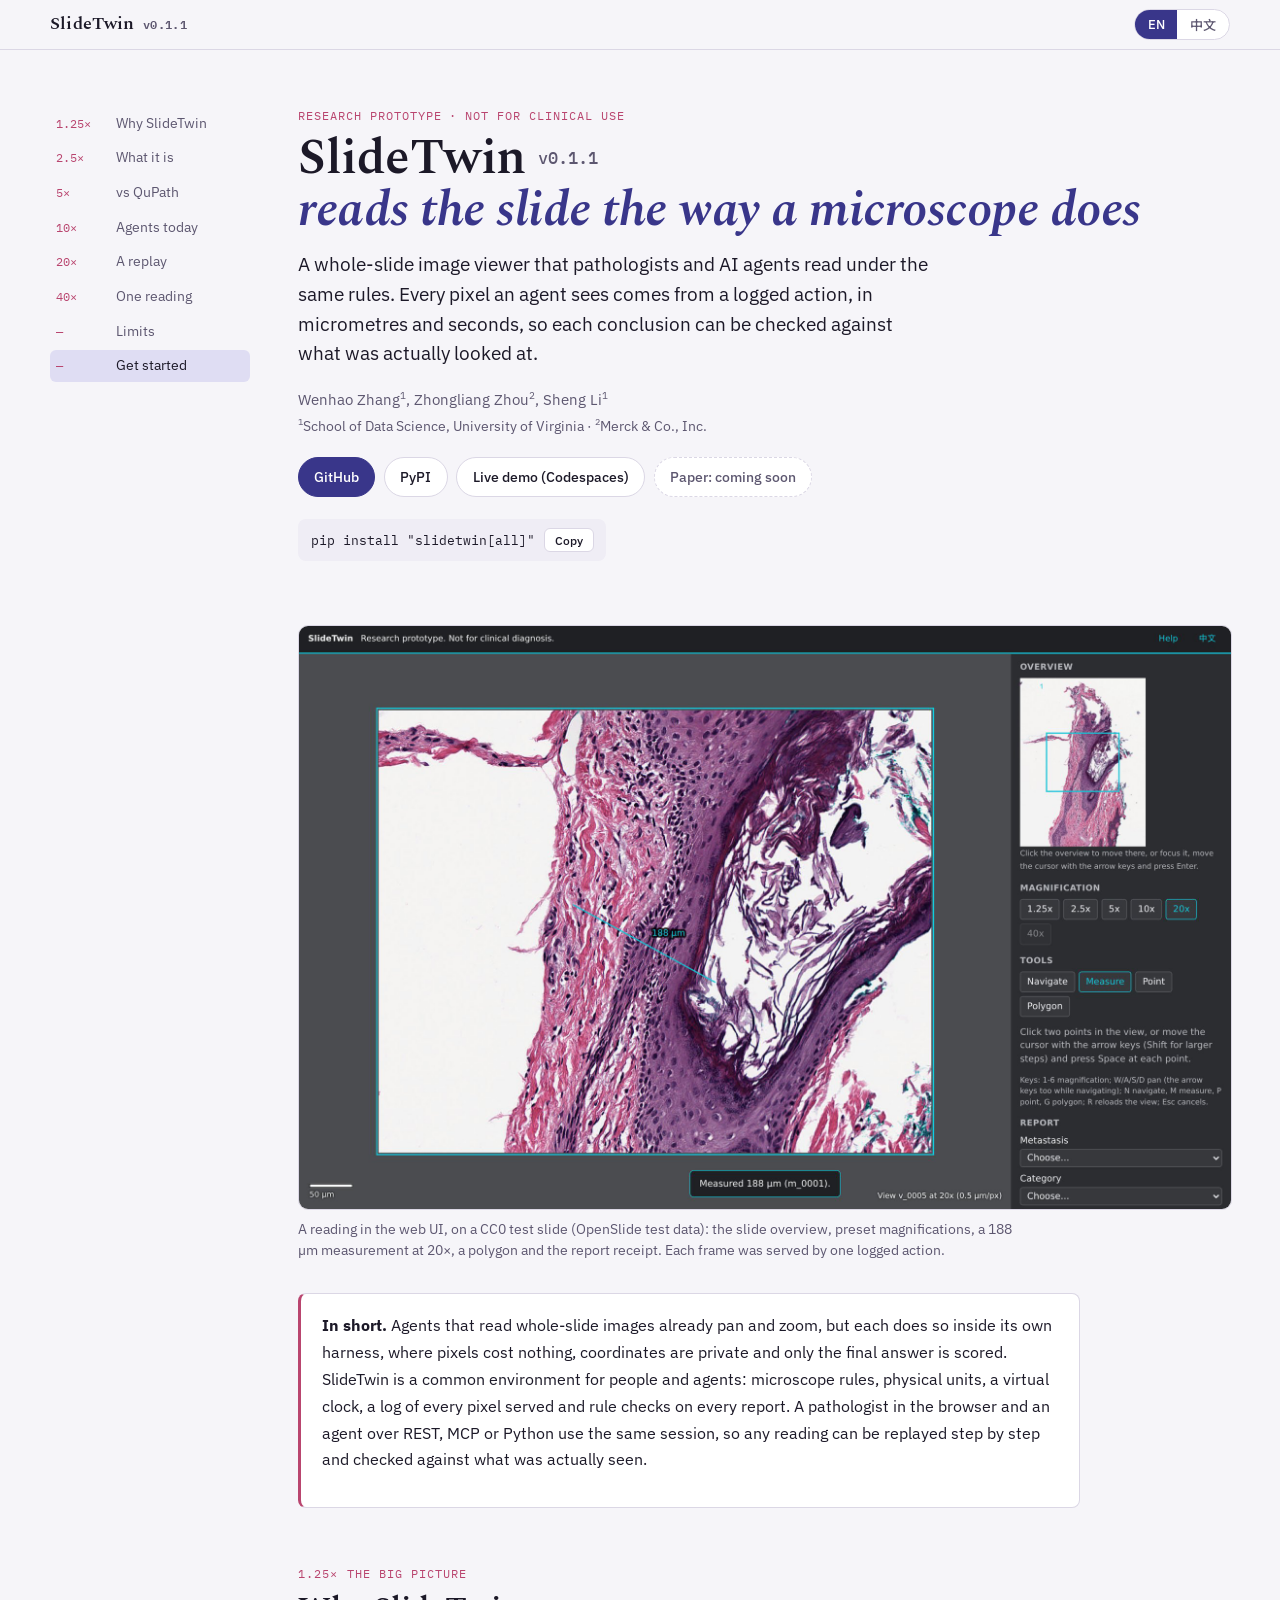
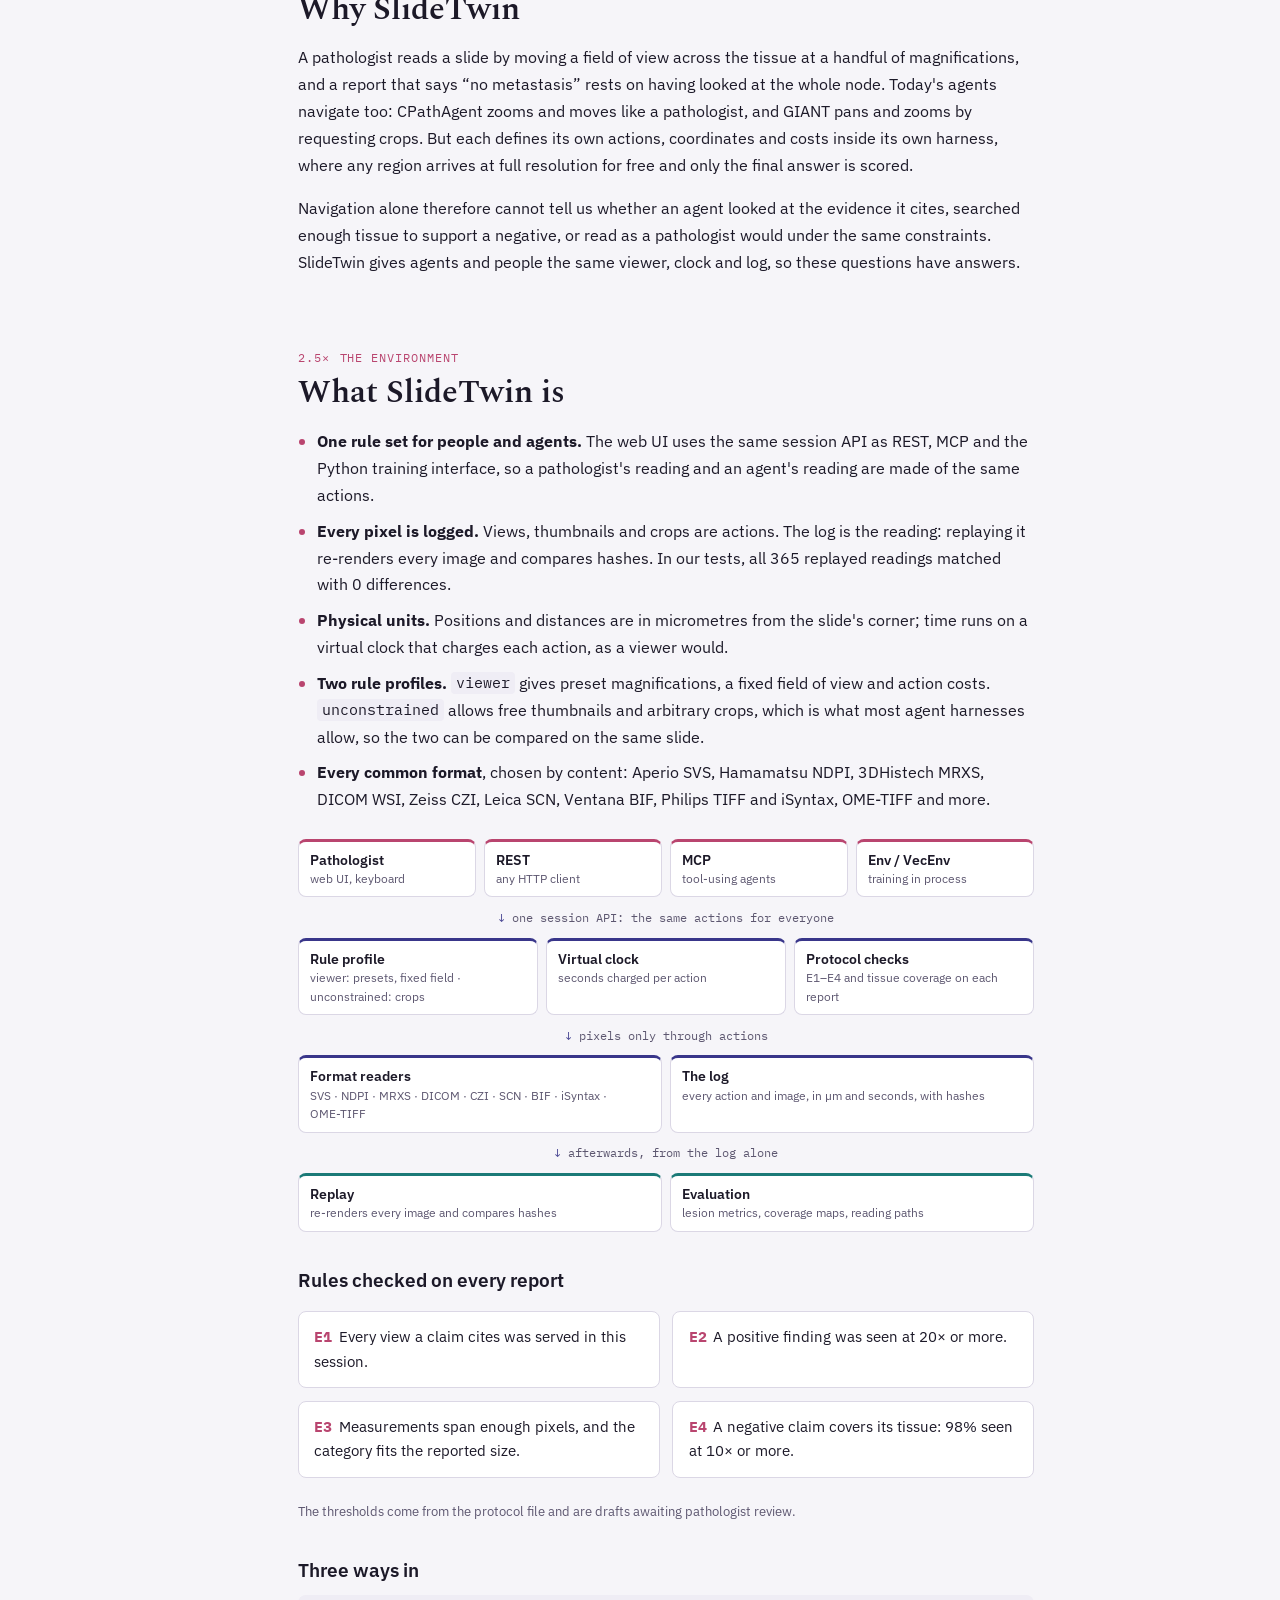
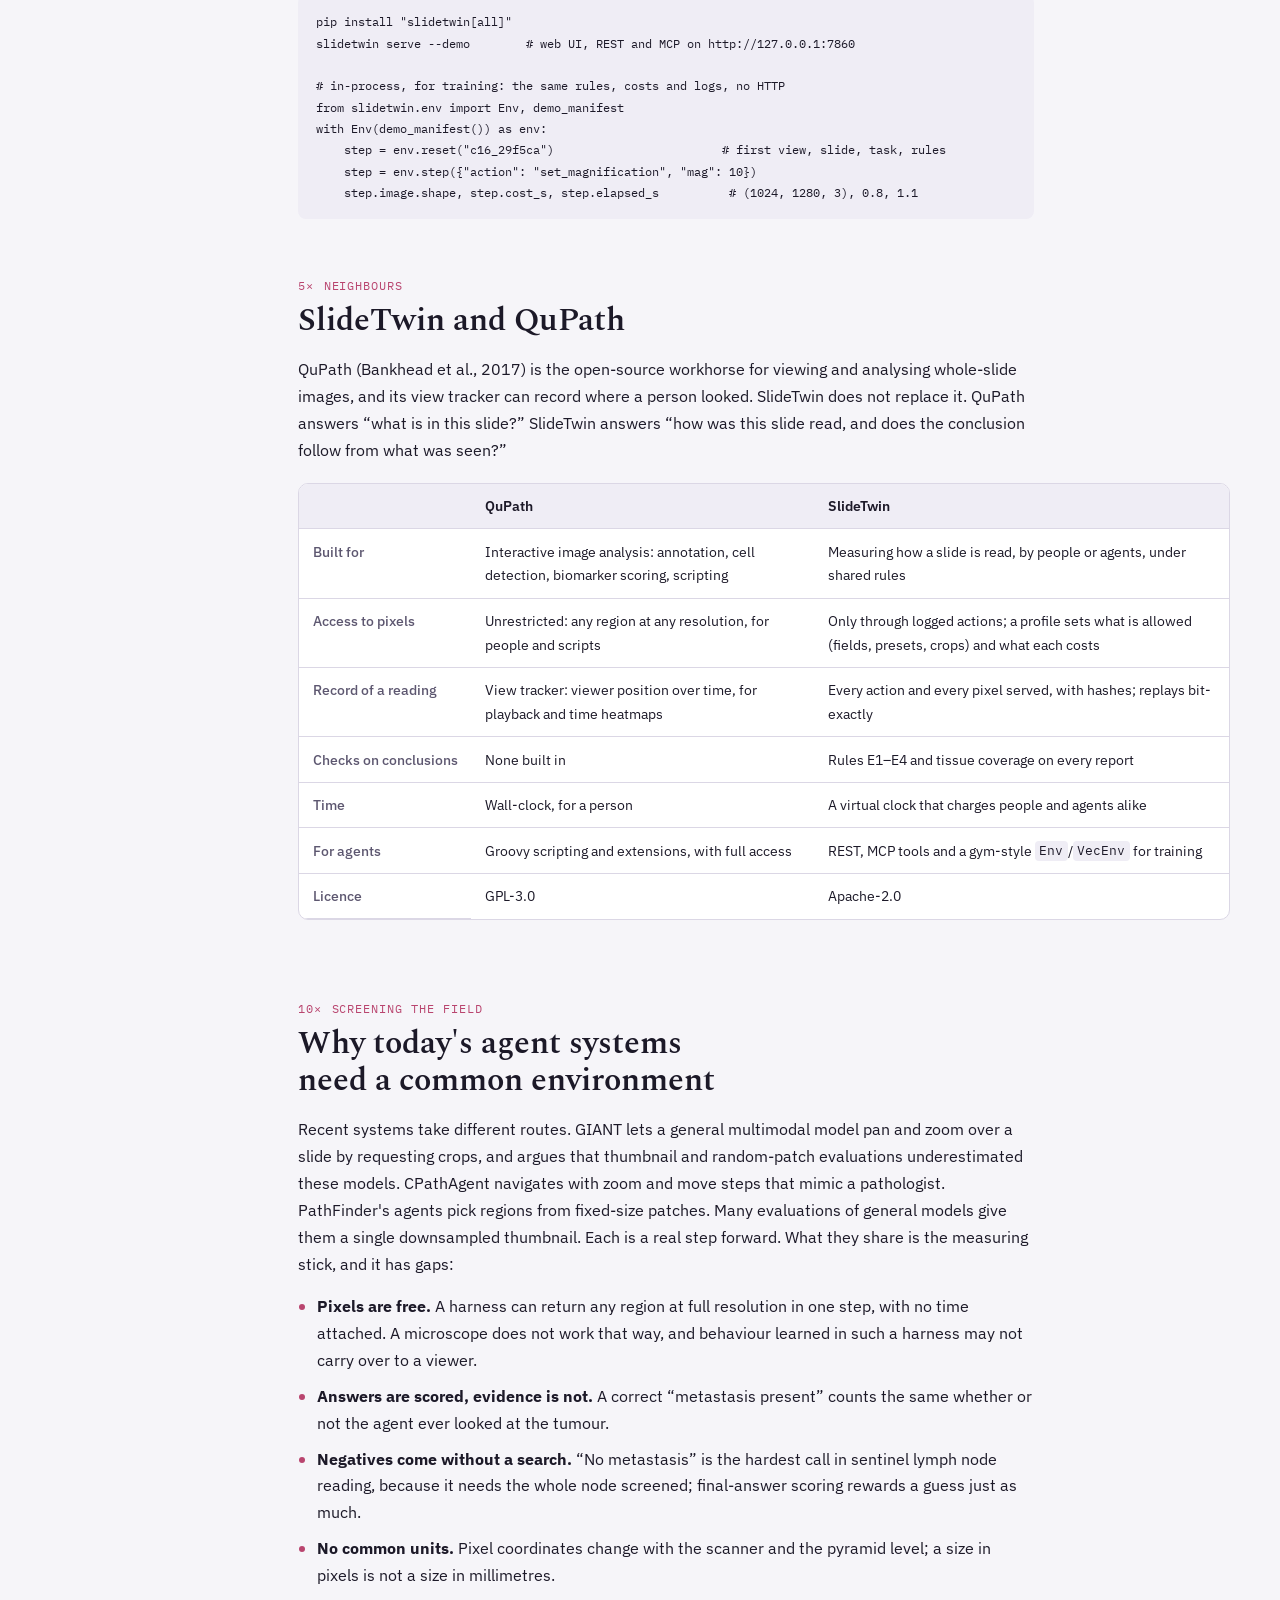
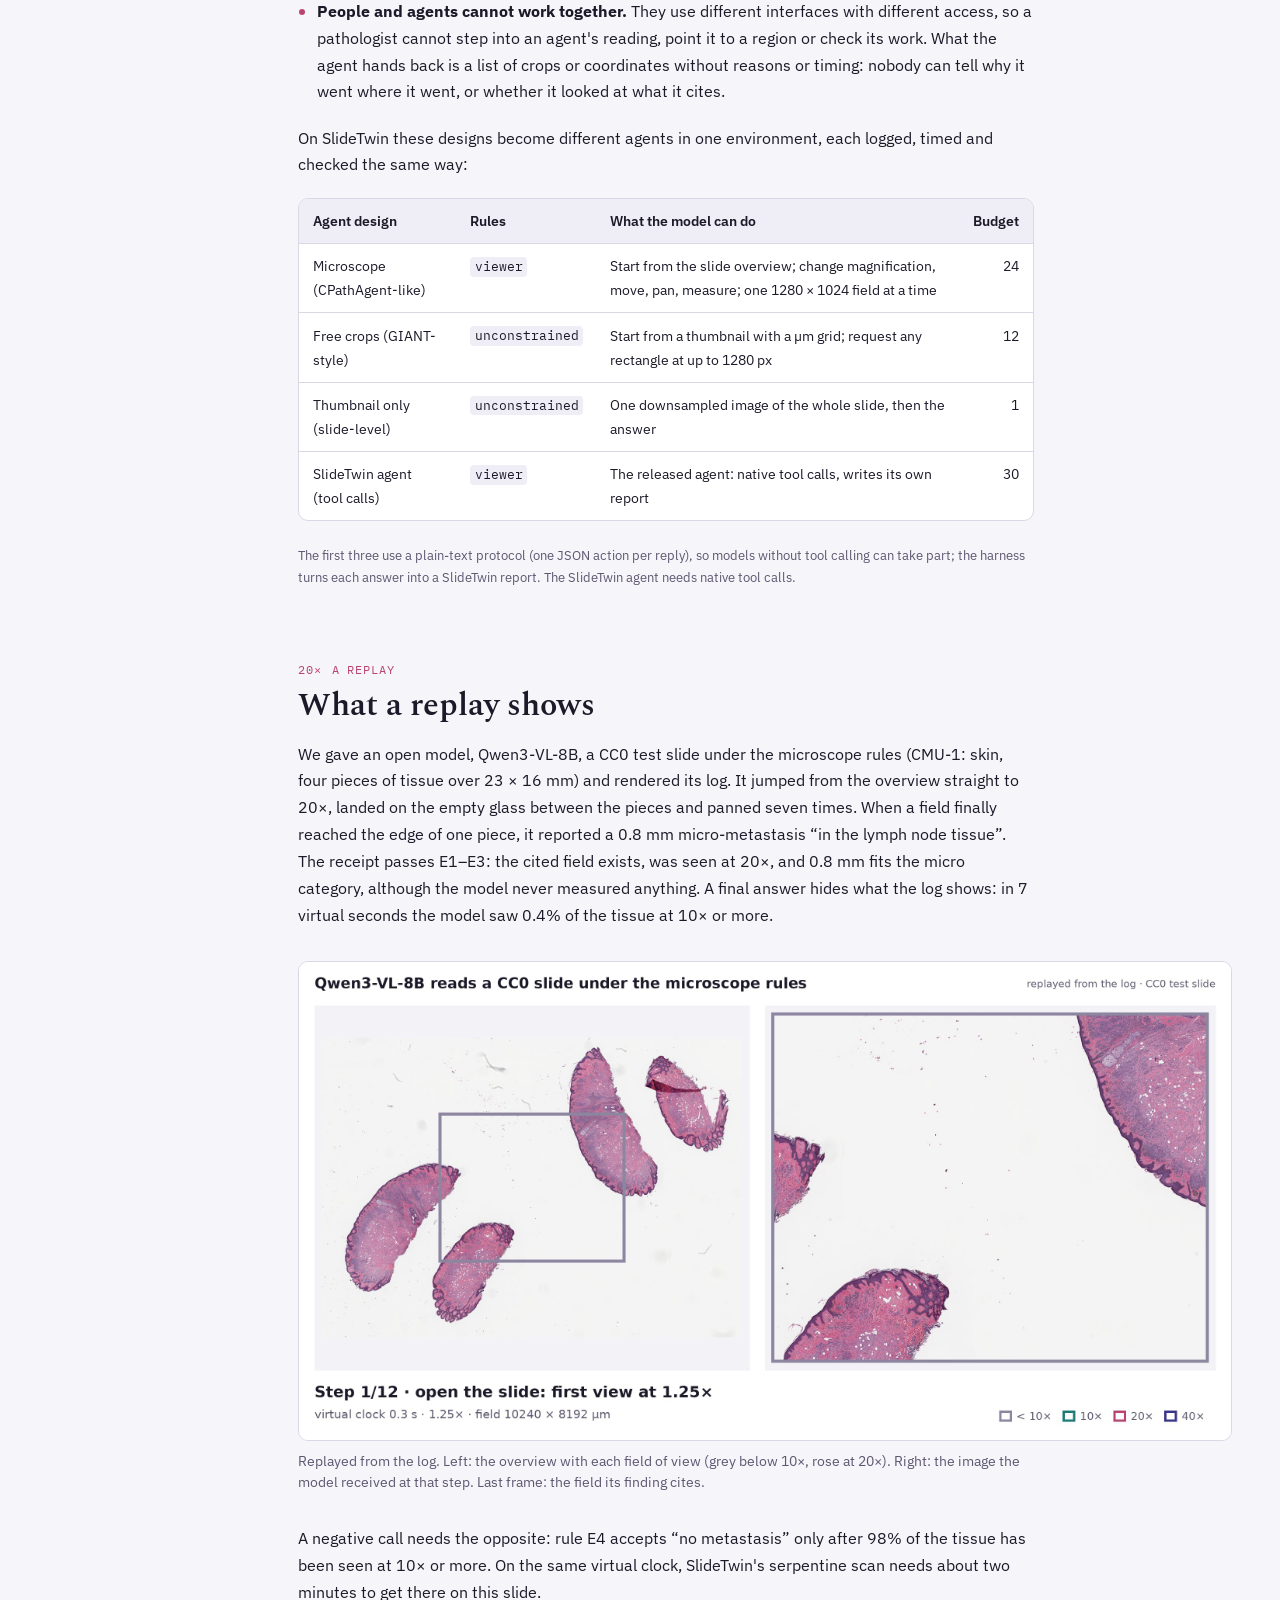
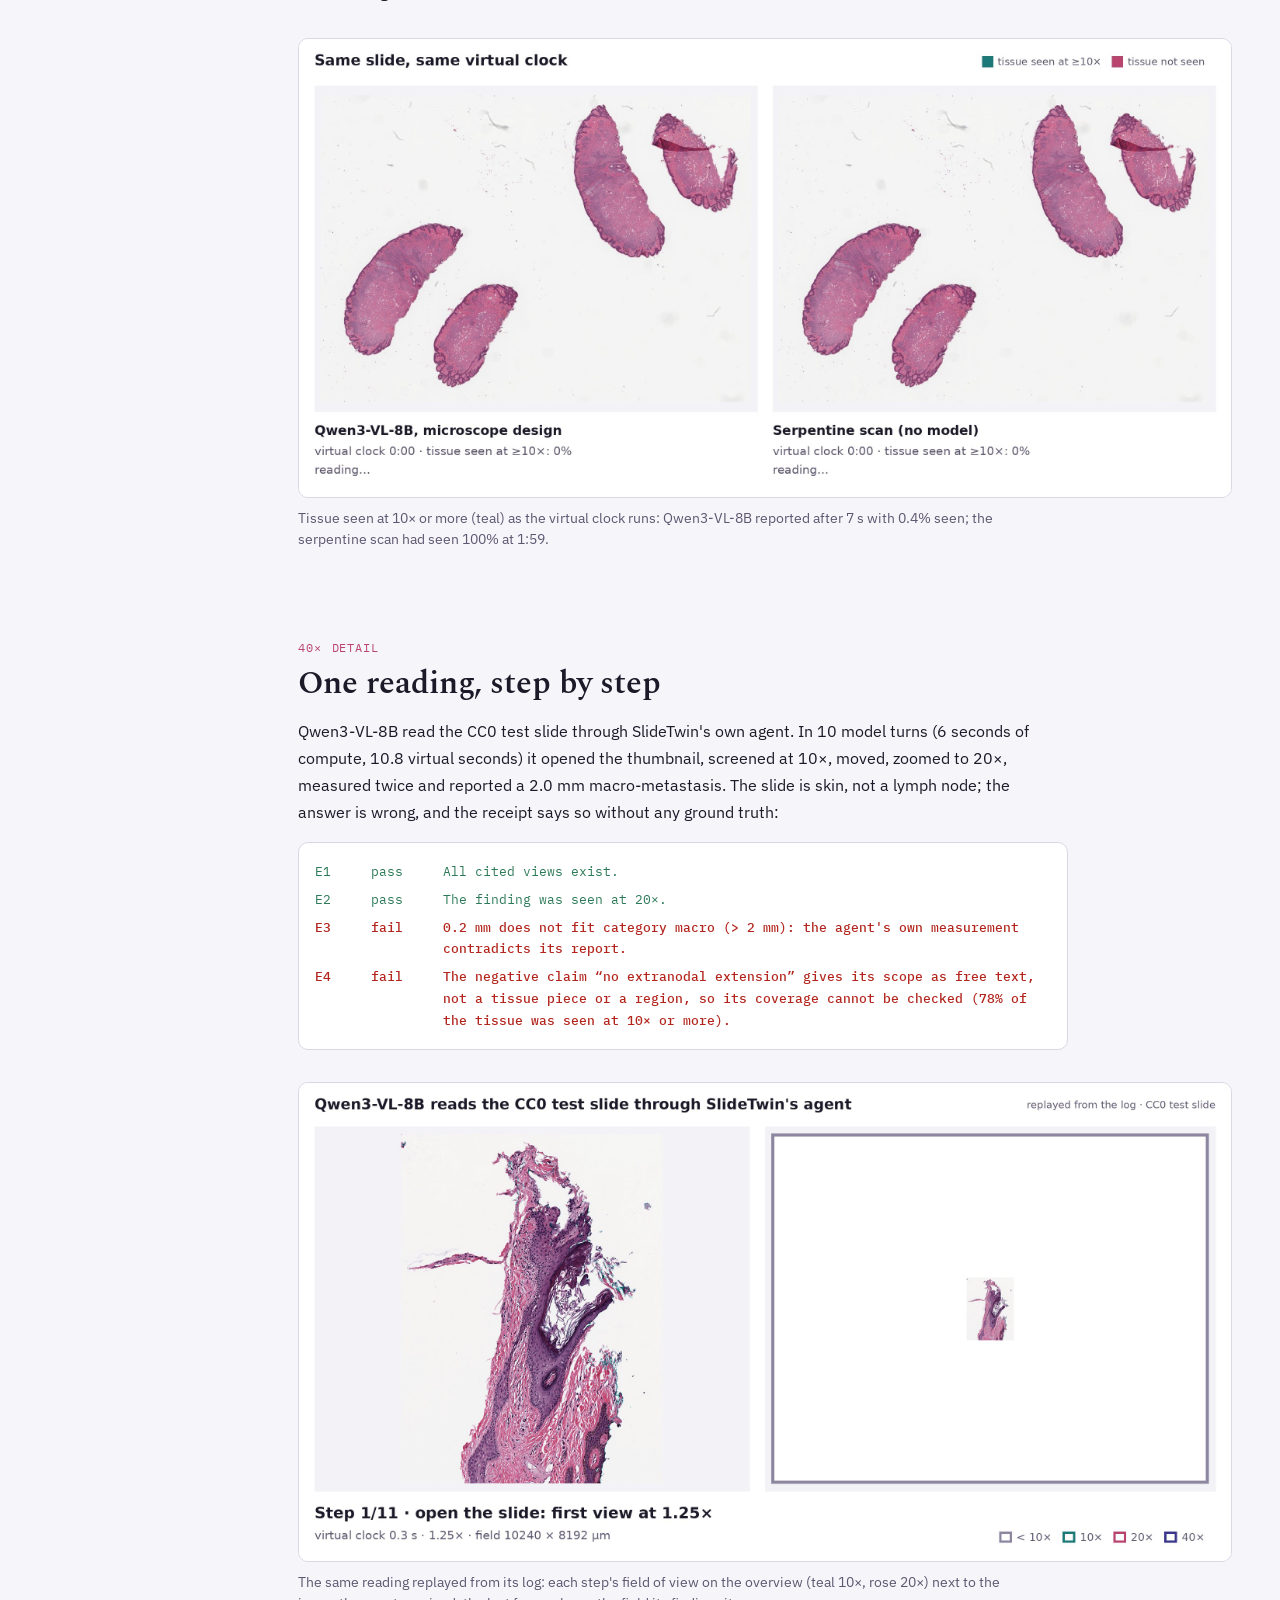
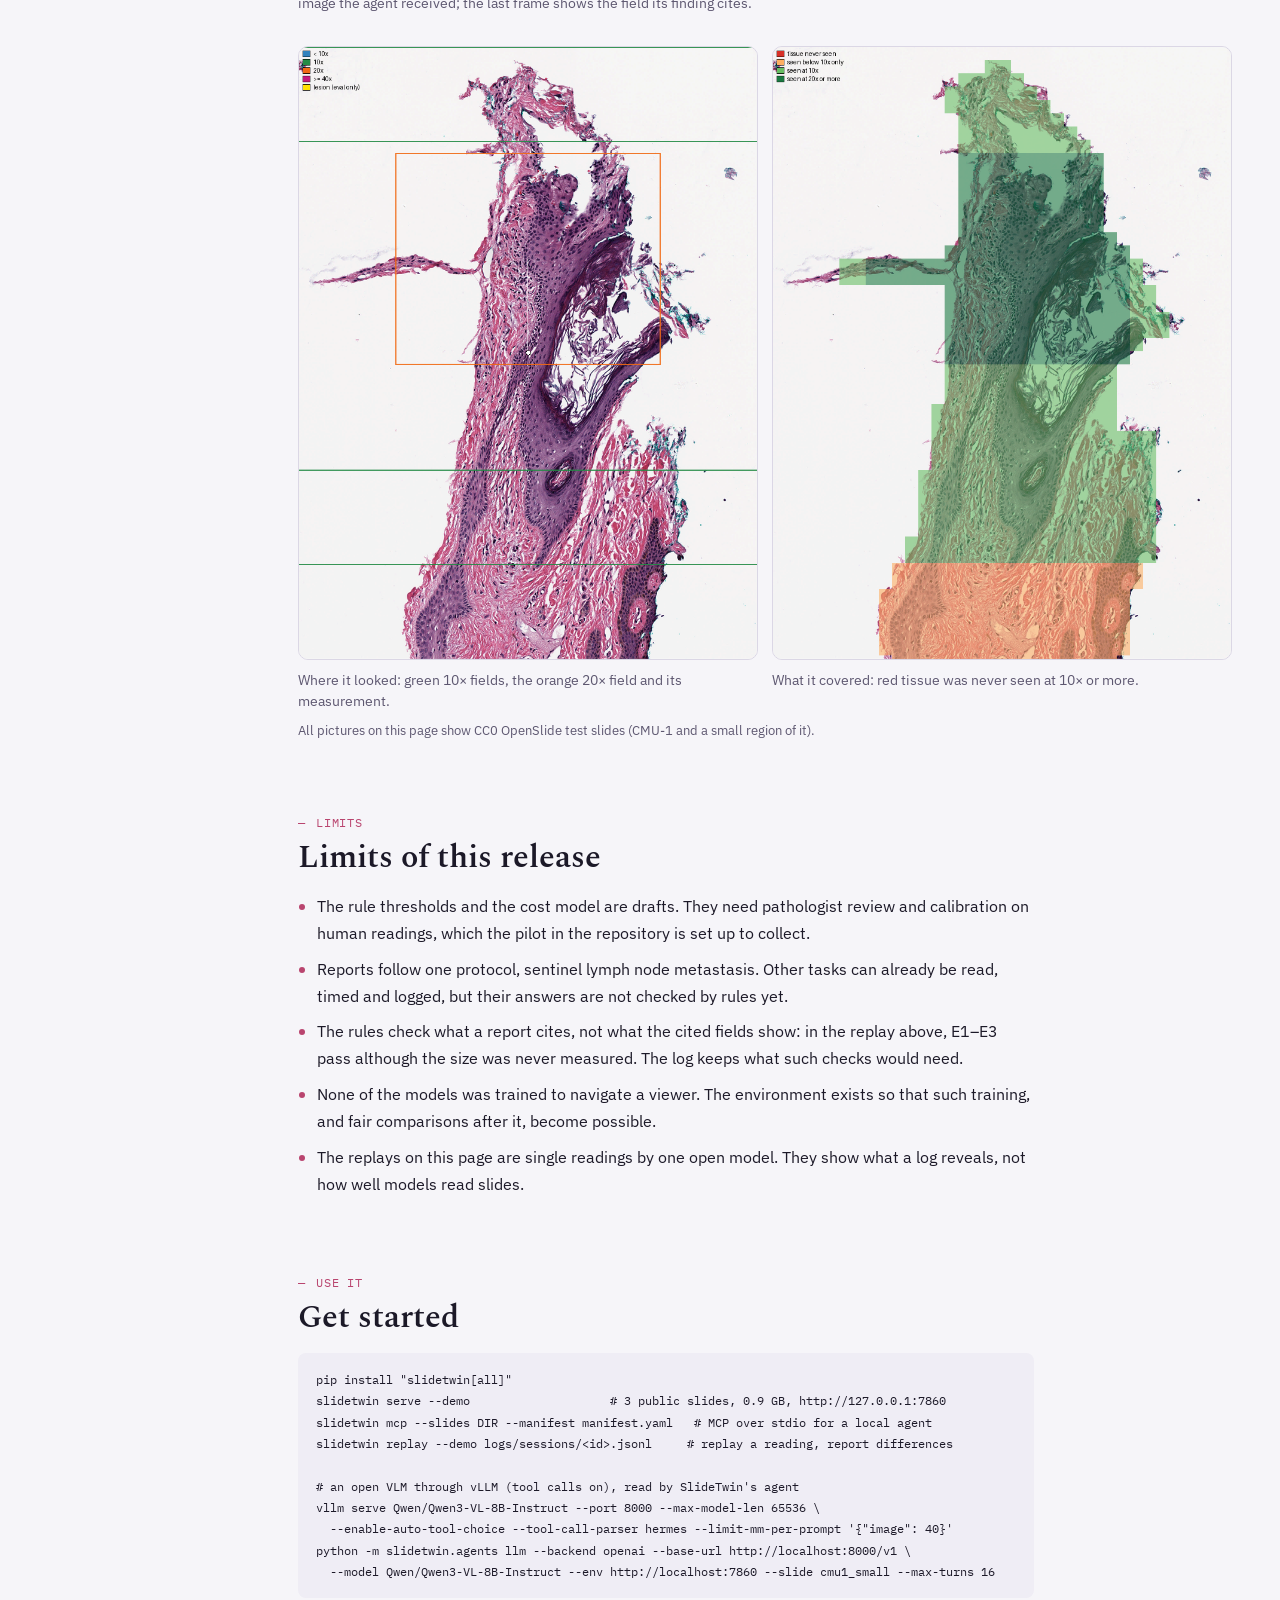
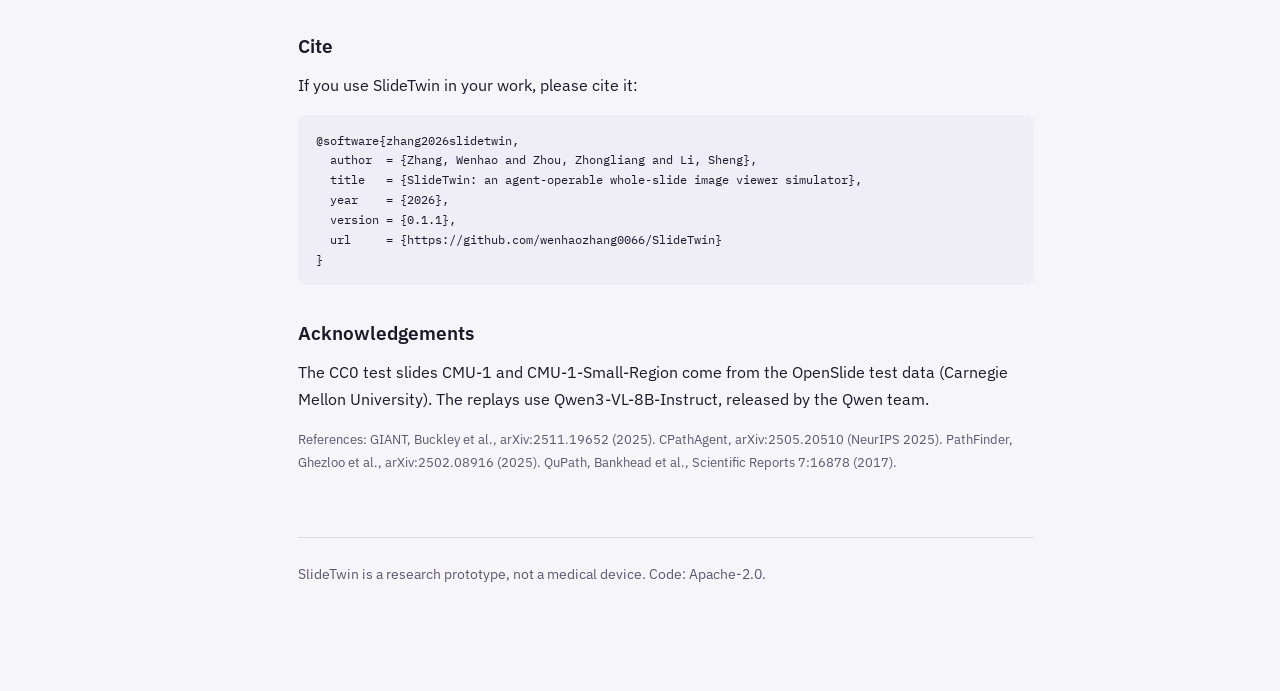
==== commit faad36af: "blog: update 2026-10-19" ====
--- a/index.html
+++ b/index.html
@@ -110,7 +110,7 @@
 .warn { margin-top: 0.9rem; font-size: 0.85rem; color: var(--muted); }
 
 figure { margin: 2rem 0; }
-figure img { display: block; width: 100%; height: auto; border-radius: 10px; border: 1px solid var(--rule); background: var(--surface); }
+figure img, figure video { display: block; width: 100%; height: auto; border-radius: 10px; border: 1px solid var(--rule); background: var(--surface); }
 figcaption { font-size: 0.88rem; color: var(--muted); margin-top: 0.6rem; line-height: 1.5; max-width: 46rem; }
 .teaser, .wide { max-width: 60rem; }
 .fig-pair { display: grid; grid-template-columns: repeat(2, minmax(0, 1fr)); gap: 1rem; max-width: 60rem; }
@@ -246,9 +246,9 @@
     </div>
 
     <figure class="teaser">
-      <img src="assets/reading.gif" width="960" height="600" alt="A reading of the CC0 test slide in the SlideTwin web UI: overview, preset magnifications, a measurement in micrometres, a polygon and the report receipt.">
-      <figcaption lang="en">A reading in the web UI, on a CC0 test slide (OpenSlide test data): the slide overview, preset magnifications, a 153 µm measurement at 20×, a polygon and the report receipt. Each frame was served by one logged action.</figcaption>
-      <figcaption lang="zh-Hans">在网页界面中阅读一张 CC0 测试切片（OpenSlide 测试数据）：切片概览、预设倍率、20× 下 153 µm 的测量、多边形标注和报告回执。每一帧都由一次有记录的操作提供。</figcaption>
+      <video src="assets/reading.mp4" poster="assets/reading.jpg" width="1920" height="1200" autoplay muted loop playsinline preload="metadata" aria-label="A reading of the CC0 test slide in the SlideTwin web UI: overview, preset magnifications, a measurement in micrometres, a polygon and the report receipt."></video>
+      <figcaption lang="en">A reading in the web UI, on a CC0 test slide (OpenSlide test data): the slide overview, preset magnifications, a 188 µm measurement at 20×, a polygon and the report receipt. Each frame was served by one logged action.</figcaption>
+      <figcaption lang="zh-Hans">在网页界面中阅读一张 CC0 测试切片（OpenSlide 测试数据）：切片概览、预设倍率、20× 下 188 µm 的测量、多边形标注和报告回执。每一帧都由一次有记录的操作提供。</figcaption>
     </figure>
 
     <div class="tldr">
@@ -406,7 +406,7 @@
         <p lang="zh-Hans">我们让一个开源模型 Qwen3-VL-8B 在显微镜规则下阅读一张 CC0 测试切片（CMU-1：皮肤组织，四块组织分布在 23 × 16 mm 范围内），并把日志渲染出来。它从概览直接跳到 20×，落在组织块之间的空白玻璃上，连续平移了七次；等视野终于碰到一块组织的边缘，它就报告了“淋巴结组织中”一个 0.8 mm 的微转移。回执的 E1–E3 都通过：引用的视野存在、在 20× 下看过，0.8 mm 也落在微转移的范围内，尽管模型从未做过任何测量。只看最终答案会掩盖日志揭示的事实：在 7 秒虚拟时间里，它只在 10× 以上看过 0.4% 的组织。</p>
       </div>
       <figure class="wide">
-        <a href="assets/replay_cmu1.gif" target="_blank" rel="noopener"><img src="assets/replay_cmu1.gif" width="1200" height="616" loading="lazy" alt="Qwen3-VL-8B's reading of the CC0 slide CMU-1 replayed step by step: a jump to 20x on empty glass, seven pans, a report of a micro-metastasis, and the single field it cites at the edge of a tissue piece."></a>
+        <a href="assets/replay_cmu1.mp4" target="_blank" rel="noopener"><video src="assets/replay_cmu1.mp4" poster="assets/replay_cmu1.jpg" width="2400" height="1232" autoplay muted loop playsinline preload="metadata" aria-label="Qwen3-VL-8B's reading of the CC0 slide CMU-1 replayed step by step: a jump to 20x on empty glass, seven pans, a report of a micro-metastasis, and the single field it cites at the edge of a tissue piece."></video></a>
         <figcaption lang="en">Replayed from the log. Left: the overview with each field of view (grey below 10×, rose at 20×). Right: the image the model received at that step. Last frame: the field its finding cites.</figcaption>
         <figcaption lang="zh-Hans">由日志回放。左：概览图及每个视野（灰色为 10× 以下，玫红为 20×）。右：模型在这一步收到的图像。最后一帧：其发现所引用的视野。</figcaption>
       </figure>
@@ -415,7 +415,7 @@
         <p lang="zh-Hans">阴性结论需要的恰恰相反：按规则 E4，要在 10× 以上看过 98% 的组织，“未见转移”才成立。在同一个虚拟时钟下，SlideTwin 的蛇形扫描在这张切片上大约需要两分钟才能做到。</p>
       </div>
       <figure class="wide">
-        <a href="assets/race_cmu1.gif" target="_blank" rel="noopener"><img src="assets/race_cmu1.gif" width="1200" height="590" loading="lazy" alt="Two copies of the CMU-1 overview on one virtual clock: on the left the model's reading stops after 7 seconds with almost no tissue seen at 10x; on the right the serpentine scan colours all four tissue pieces as seen by 1 minute 59 seconds."></a>
+        <a href="assets/race_cmu1.mp4" target="_blank" rel="noopener"><video src="assets/race_cmu1.mp4" poster="assets/race_cmu1.jpg" width="2400" height="1180" autoplay muted loop playsinline preload="metadata" aria-label="Two copies of the CMU-1 overview on one virtual clock: on the left the model's reading stops after 7 seconds with almost no tissue seen at 10x; on the right the serpentine scan colours all four tissue pieces as seen by 1 minute 59 seconds."></video></a>
         <figcaption lang="en">Tissue seen at 10× or more (teal) as the virtual clock runs: Qwen3-VL-8B reported after 7 s with 0.4% seen; the serpentine scan had seen 100% at 1:59.</figcaption>
         <figcaption lang="zh-Hans">随虚拟时钟推进、在 10× 以上看过的组织（青色）：Qwen3-VL-8B 在 7 秒时给出报告，只看了 0.4%；蛇形扫描在 1:59 时看完了 100%。</figcaption>
       </figure>
@@ -435,7 +435,7 @@
         <div class="fail"><span>E4</span><span>fail</span><span lang="en">The negative claim “no extranodal extension” gives its scope as free text, not a tissue piece or a region, so its coverage cannot be checked (78% of the tissue was seen at 10× or more).</span><span lang="zh-Hans">阴性结论“无结外侵犯”的范围写成了自由文本，而不是组织块或区域，因此无法核验其覆盖率（10× 以上实际看过 78% 的组织）。</span></div>
       </div>
       <figure class="wide">
-        <a href="assets/replay_cmu1_small.gif" target="_blank" rel="noopener"><img src="assets/replay_cmu1_small.gif" width="1200" height="616" loading="lazy" alt="The reading replayed step by step: the fields of view on the slide overview next to the image the agent received, two 200 micrometre measurements at 20x, the report with its receipt, and the field the finding cites."></a>
+        <a href="assets/replay_cmu1_small.mp4" target="_blank" rel="noopener"><video src="assets/replay_cmu1_small.mp4" poster="assets/replay_cmu1_small.jpg" width="2400" height="1232" autoplay muted loop playsinline preload="metadata" aria-label="The reading replayed step by step: the fields of view on the slide overview next to the image the agent received, two 200 micrometre measurements at 20x, the report with its receipt, and the field the finding cites."></video></a>
         <figcaption lang="en">The same reading replayed from its log: each step's field of view on the overview (teal 10×, rose 20×) next to the image the agent received; the last frame shows the field its finding cites.</figcaption>
         <figcaption lang="zh-Hans">由日志回放的同一次阅片：概览图上每一步的视野（青色 10×，玫红 20×），旁边是 agent 收到的图像；最后一帧是其发现所引用的视野。</figcaption>
       </figure>
@@ -807,6 +807,21 @@
     document.fonts.addEventListener?.("loadingdone", () => { clearTimeout(resizeTimer); resizeTimer = setTimeout(render, 100); });
   }
 
+  // Looping videos stand in for animated GIFs: they play only while visible, and not at all for
+  // readers who ask for reduced motion (they get the poster and the controls instead).
+  const videos = [...document.querySelectorAll("video[autoplay]")];
+  const still = window.matchMedia && window.matchMedia("(prefers-reduced-motion: reduce)").matches;
+  videos.forEach((v) => {
+    v.muted = true;
+    if (still) { v.removeAttribute("autoplay"); v.pause(); v.controls = true; }
+  });
+  if (!still && "IntersectionObserver" in window) {
+    const vo = new IntersectionObserver((entries) => entries.forEach((e) => {
+      if (e.isIntersecting) e.target.play().catch(() => {}); else e.target.pause();
+    }), { threshold: 0.2 });
+    videos.forEach((v) => vo.observe(v));
+  }
+
   // Highlight the section in view in the contents rail.
   const links = [...document.querySelectorAll(".rail a")];
   if ("IntersectionObserver" in window) {
